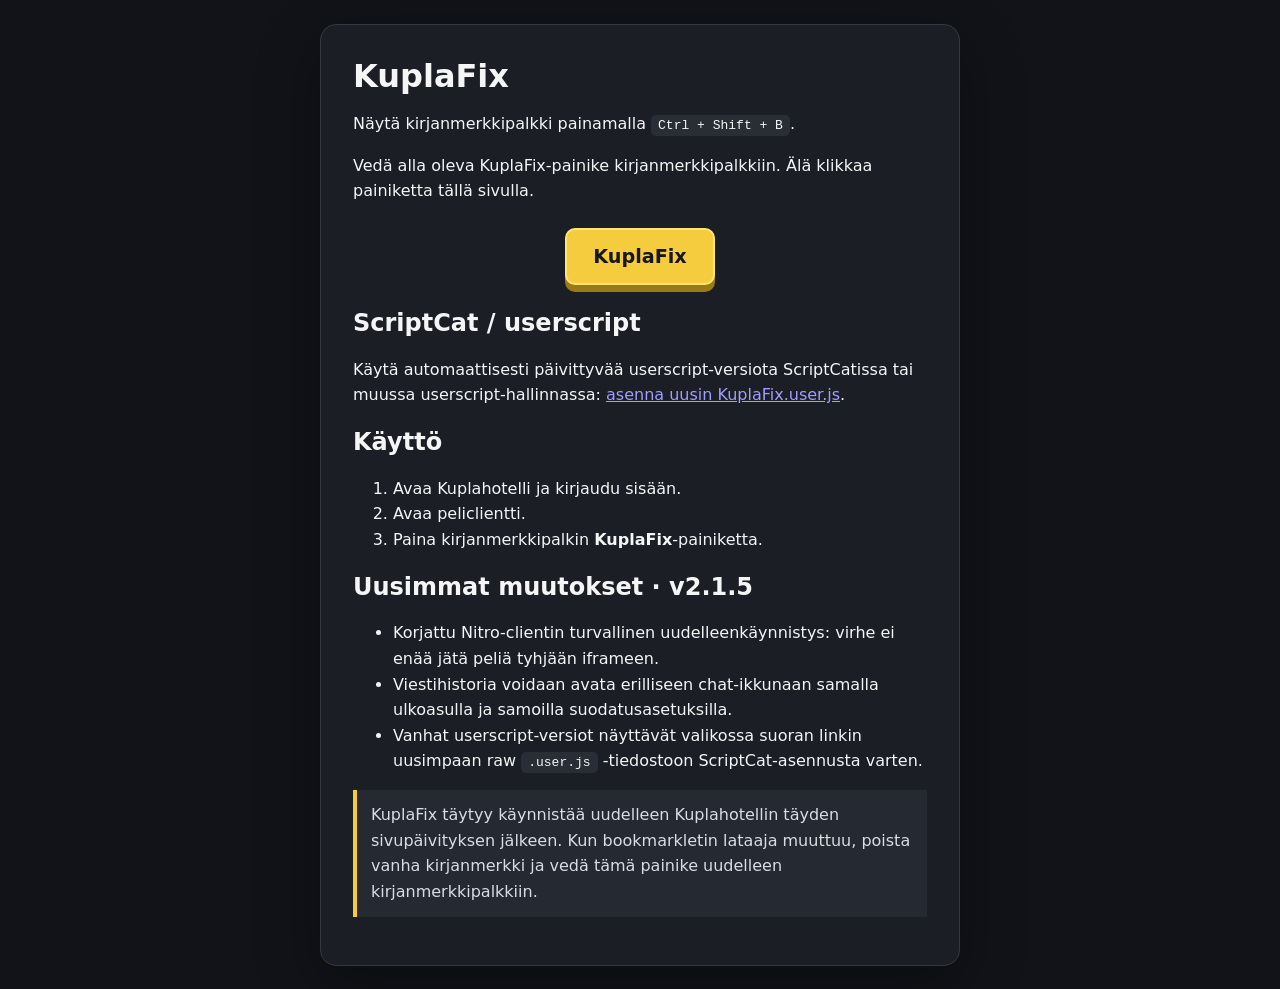
==== index.html @ 8640995b "Release KuplaFix 2.1.5" ====
<!doctype html>
<html lang="fi">
<head>
  <meta charset="utf-8">
  <meta
    name="viewport"
    content="width=device-width, initial-scale=1"
  >

  <title>KuplaFix</title>

  <style>
    :root {
      color-scheme: dark;
      font-family:
        Inter,
        system-ui,
        -apple-system,
        BlinkMacSystemFont,
        "Segoe UI",
        sans-serif;
    }

    * {
      box-sizing: border-box;
    }

    body {
      margin: 0;
      min-height: 100vh;
      display: grid;
      place-items: center;
      padding: 24px;
      background: #111318;
      color: #f5f5f5;
    }

    main {
      width: min(640px, 100%);
      padding: 32px;
      border: 1px solid #343842;
      border-radius: 16px;
      background: #1b1e25;
      box-shadow: 0 20px 60px rgb(0 0 0 / 35%);
    }

    h1 {
      margin-top: 0;
      margin-bottom: 8px;
      font-size: 2rem;
    }

    p,
    li {
      line-height: 1.6;
    }

    code {
      padding: 3px 7px;
      border-radius: 5px;
      background: #292d36;
    }

    .bookmarklet {
      display: block;
      width: fit-content;
      margin: 24px auto;
      padding: 15px 26px;
      border: 2px solid #ffe476;
      border-radius: 10px;
      background: #f5cc3d;
      color: #171717;
      font-size: 1.2rem;
      font-weight: 800;
      text-decoration: none;
      cursor: grab;
      user-select: none;
      box-shadow: 0 7px 0 #997b16;
      transition:
        transform 120ms ease,
        box-shadow 120ms ease;
    }

    .bookmarklet:hover {
      transform: translateY(-2px);
      box-shadow: 0 9px 0 #997b16;
    }

    .bookmarklet:active {
      cursor: grabbing;
      transform: translateY(4px);
      box-shadow: 0 3px 0 #997b16;
    }

    .notice {
      padding: 12px 14px;
      border-left: 4px solid #f5cc3d;
      background: #252932;
      color: #d9dce3;
    }
  </style>
</head>

<body>
  <main>
    <h1>KuplaFix</h1>

    <p>
      Näytä kirjanmerkkipalkki painamalla
      <code>Ctrl + Shift + B</code>.
    </p>

    <p>
      Vedä alla oleva KuplaFix-painike kirjanmerkkipalkkiin.
      Älä klikkaa painiketta tällä sivulla.
    </p>

    <a
      id="kuplafix-bookmarklet"
      class="bookmarklet"
      href="javascript:(()=>{if(!/(^|\.)kuplahotelli\.com$/i.test(location.hostname)){alert('Avaa ensin Kuplahotelli ja peliclientti.');return;}if(window.__KUPLAFIX_LOADING__||window.__kuplafix_singleton__){alert('KuplaFix on jo käytössä tai latautumassa tällä sivulla.');return;}window.__KUPLAFIX_LOADING__=true;window.__KUPLAFIX_BOOKMARKLET_BOOT__=true;const s=document.createElement('script');const done=()=>{window.__KUPLAFIX_LOADING__=false;s.remove();};s.src='https://0-es.github.io/kuplafix/kuplafix.user.js?v=2.1.5';s.onload=done;s.onerror=()=>{window.__KUPLAFIX_LOADING__=false;window.__KUPLAFIX_BOOKMARKLET_BOOT__=undefined;s.remove();alert('KuplaFixin lataaminen epäonnistui. Tarkista verkkoyhteys ja yritä uudelleen.');};document.documentElement.appendChild(s);})();"
    >
      KuplaFix
    </a>

    <h2>ScriptCat / userscript</h2>

    <p>
      Käytä automaattisesti päivittyvää userscript-versiota ScriptCatissa tai
      muussa userscript-hallinnassa:
      <a href="https://raw.githubusercontent.com/0-es/kuplafix/main/kuplafix.user.js" target="_blank" rel="noopener">asenna uusin KuplaFix.user.js</a>.
    </p>

    <h2>Käyttö</h2>

    <ol>
      <li>Avaa Kuplahotelli ja kirjaudu sisään.</li>
      <li>Avaa peliclientti.</li>
      <li>Paina kirjanmerkkipalkin <strong>KuplaFix</strong>-painiketta.</li>
    </ol>

    <h2>Uusimmat muutokset · v2.1.5</h2>

    <ul>
      <li>Korjattu Nitro-clientin turvallinen uudelleenkäynnistys: virhe ei enää jätä peliä tyhjään iframeen.</li>
      <li>Viestihistoria voidaan avata erilliseen chat-ikkunaan samalla ulkoasulla ja samoilla suodatusasetuksilla.</li>
      <li>Vanhat userscript-versiot näyttävät valikossa suoran linkin uusimpaan raw <code>.user.js</code> -tiedostoon ScriptCat-asennusta varten.</li>
    </ul>

    <p class="notice">
      KuplaFix täytyy käynnistää uudelleen Kuplahotellin täyden sivupäivityksen
      jälkeen. Kun bookmarkletin lataaja muuttuu, poista vanha kirjanmerkki ja
      vedä tämä painike uudelleen kirjanmerkkipalkkiin.
    </p>
  </main>

  <script>
    const bookmarklet = document.querySelector("#kuplafix-bookmarklet");

    bookmarklet.addEventListener("click", (event) => {
      event.preventDefault();

      alert(
        "Vedä KuplaFix-painike kirjanmerkkipalkkiin. " +
        "Älä käynnistä sitä tältä sivulta."
      );
    });
  </script>
</body>
</html>
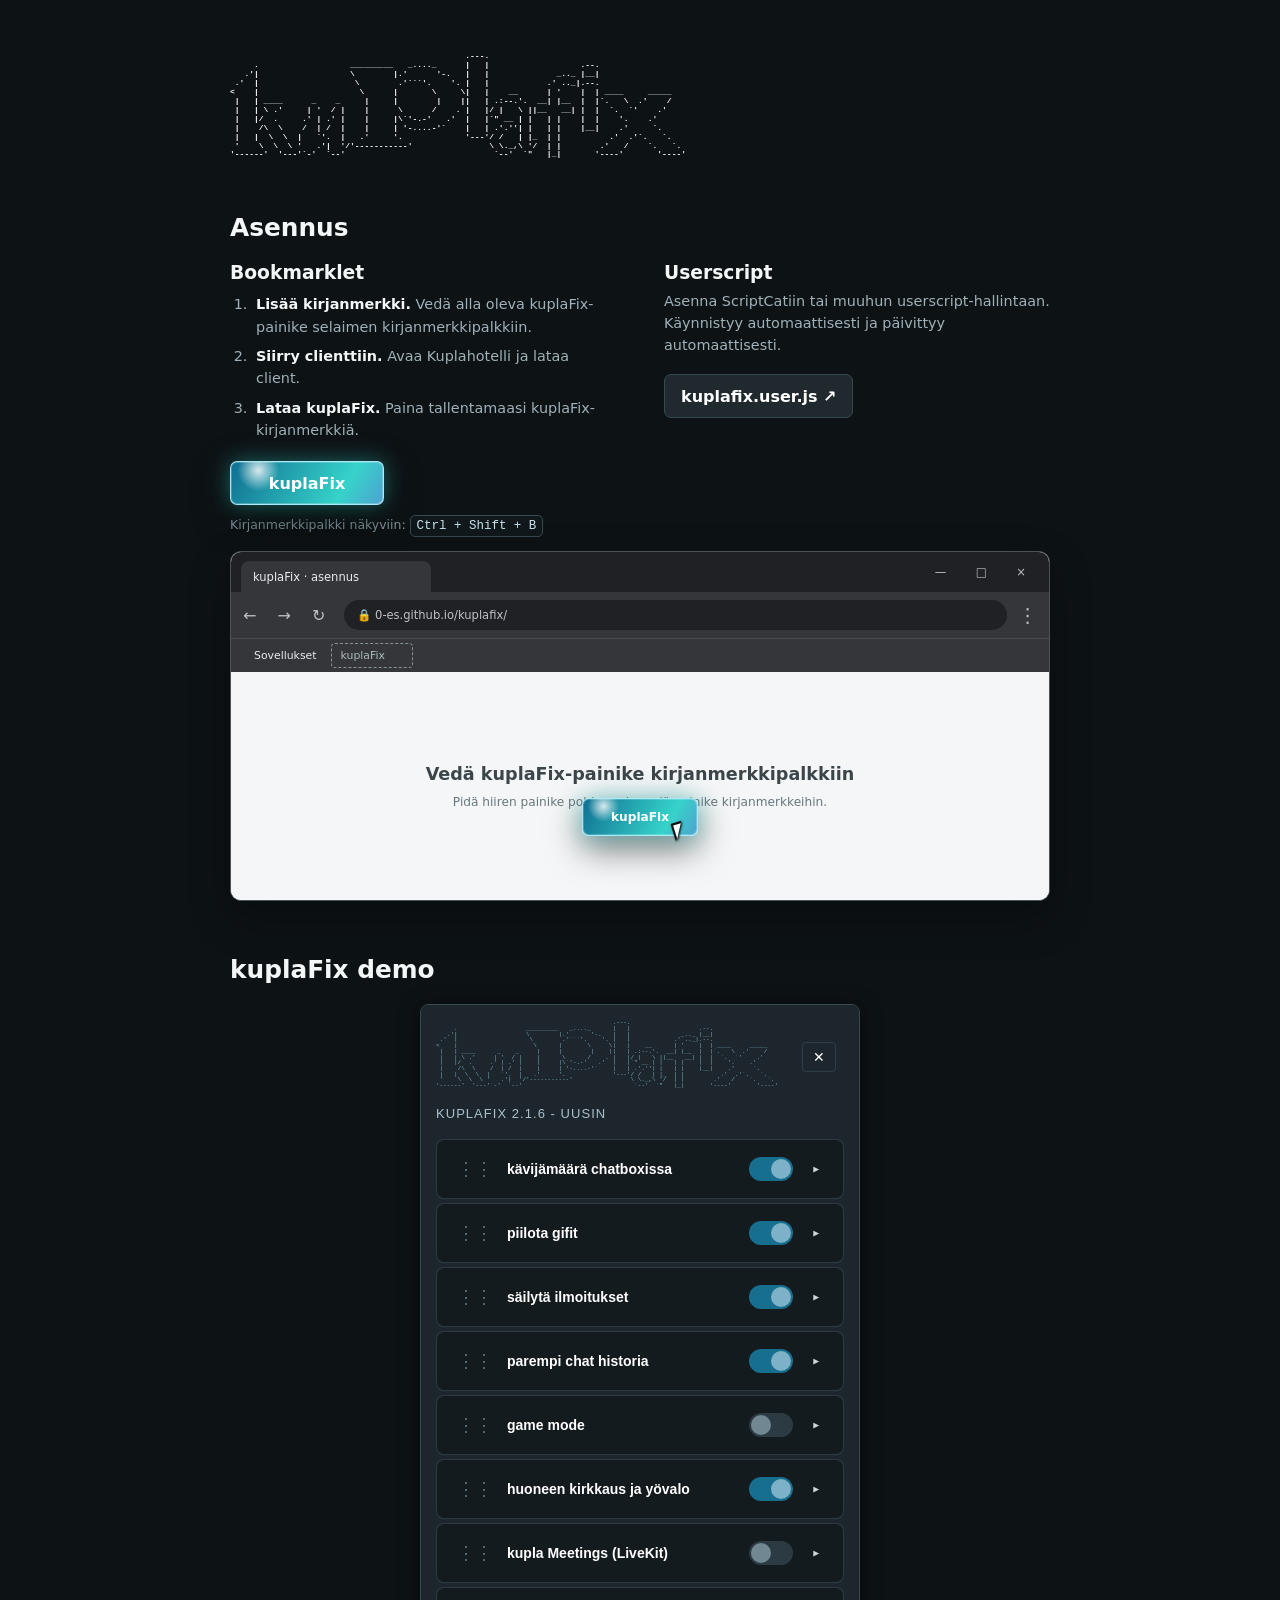
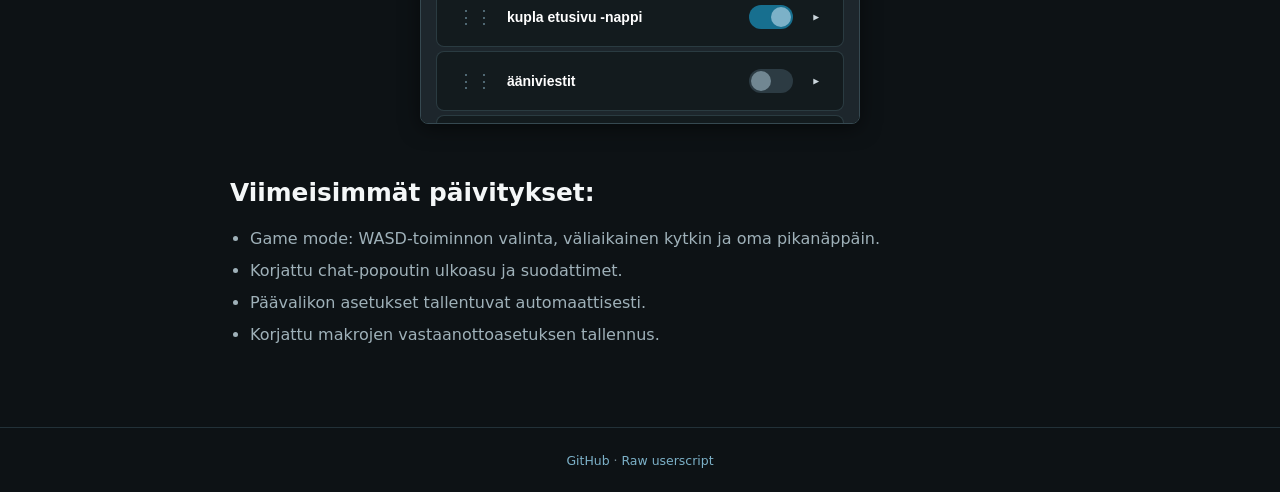
==== commit 52b6a19e: "Release kuplaFix 2.1.6 and redesign install page" ====
--- a/index.html
+++ b/index.html
@@ -1,169 +1,800 @@
+
+
 <!doctype html>
 <html lang="fi">
 <head>
   <meta charset="utf-8">
-  <meta
-    name="viewport"
-    content="width=device-width, initial-scale=1"
-  >
-
-  <title>KuplaFix</title>
-
+  <meta name="viewport" content="width=device-width, initial-scale=1">
+  <meta name="theme-color" content="#0d1215">
+  <title>kuplaFix · asennus</title>
+  <link rel="stylesheet" href="./kuplafix-menu.css">
   <style>
     :root {
       color-scheme: dark;
-      font-family:
-        Inter,
-        system-ui,
-        -apple-system,
-        BlinkMacSystemFont,
-        "Segoe UI",
-        sans-serif;
-    }
-
-    * {
-      box-sizing: border-box;
-    }
-
-    body {
-      margin: 0;
-      min-height: 100vh;
+      --bg: #0d1215;
+      --panel: #1f292e;
+      --panel-dark: #141b1f;
+      --border: #364951;
+      --text: #f4f7f8;
+      --muted: #9fb1b9;
+      --primary: #176f8f;
+      --accent: #7cb1c8;
+      font-family: Inter, system-ui, -apple-system, BlinkMacSystemFont, "Segoe UI", sans-serif;
+    }
+
+    * { box-sizing: border-box; }
+    body { margin: 0; min-width: 320px; background: var(--bg); color: var(--text); }
+    a { color: inherit; }
+    main { width: min(820px, calc(100% - 32px)); margin: 0 auto; padding: 52px 0 72px; }
+    .site-logo { margin: 0; overflow: visible; color: #fff; }
+    .site-logo span { display: block; margin: 0; color: #fff; font: 700 clamp(5px, .78vw, 8px)/1.12 "Courier New", Courier, monospace; letter-spacing: 0; white-space: pre; }
+    h2 { margin: 54px 0 20px; font-size: 1.55rem; }
+    h3 { margin: 0; }
+    code { padding: 3px 6px; border: 1px solid var(--border); border-radius: 5px; background: #11181b; color: #c4e5ef; }
+
+    .install-options { display: grid; grid-template-columns: 1fr 1fr; gap: 48px; }
+    .install-option { padding: 0; border: 0; background: transparent; }
+    .install-option p { min-height: 48px; margin: 8px 0 18px; color: var(--muted); font-size: .9rem; line-height: 1.5; }
+    .install-steps { margin: 10px 0 20px; padding-left: 22px; color: var(--muted); font-size: .9rem; line-height: 1.55; }
+    .install-steps li { margin: 7px 0; padding-left: 4px; }
+    .install-steps strong { color: var(--text); }
+    .button { min-height: 44px; display: inline-flex; align-items: center; justify-content: center; padding: 0 16px; border: 1px solid var(--border); border-radius: 7px; background: var(--panel); color: white; font-weight: 750; text-decoration: none; }
+    .button:hover { border-color: var(--accent); }
+    .button-primary { border-color: var(--primary); background: var(--primary); }
+    .bookmarklet {
+      position: relative;
+      isolation: isolate;
+      min-width: 154px;
+      overflow: hidden;
+      border-color: rgba(180, 240, 255, .9);
+      background:
+        radial-gradient(circle at 18% 20%, rgba(255,255,255,.82), transparent 16%),
+        linear-gradient(120deg, #0f6e91, #36d3ca 28%, #7257d9 55%, #ec4c9a 77%, #1687a8);
+      background-size: 100% 100%, 260% 260%;
+      box-shadow: 0 0 0 1px rgba(255,255,255,.22) inset, 0 0 22px rgba(52,210,205,.45), 0 12px 34px rgba(0,0,0,.55);
+      cursor: grab;
+      user-select: none;
+      transform: translateZ(0);
+      animation: bookmark-holo 4.5s ease-in-out infinite;
+    }
+    .bookmarklet::before,
+    .moving-bookmark::before {
+      content: "";
+      position: absolute;
+      z-index: -1;
+      left: 50%;
+      top: 50%;
+      width: 340%;
+      aspect-ratio: 1;
+      background: conic-gradient(from 90deg, transparent, rgba(255,255,255,.8), transparent 18%, rgba(97,255,224,.75), transparent 38%, rgba(255,91,203,.75), transparent 62%);
+      mix-blend-mode: color-dodge;
+      animation: holo-spin 5s linear infinite;
+    }
+    .bookmarklet::after,
+    .moving-bookmark::after {
+      content: "";
+      position: absolute;
+      inset: 0;
+      background: linear-gradient(105deg, transparent 20%, rgba(255,255,255,.8) 43%, transparent 58%);
+      transform: translateX(-140%);
+      animation: holo-sweep 2.8s ease-in-out infinite;
+    }
+    .bookmarklet:hover { border-color: white; transform: translateY(-3px) scale(1.06) rotate(-1deg); filter: saturate(1.25); }
+    .bookmarklet:active { cursor: grabbing; }
+    .install-note { margin: 12px 0 0; color: #82969f; font-size: .78rem; }
+
+    .browser {
+      position: relative;
+      height: 350px;
+      margin-top: 18px;
+      overflow: hidden;
+      border: 1px solid #4a5358;
+      border-radius: 11px;
+      background: #fff;
+      box-shadow: 0 16px 42px rgba(0, 0, 0, .3);
+    }
+    .tab-strip { height: 40px; display: flex; align-items: end; padding: 0 10px; background: #202124; }
+    .browser-tab { width: 190px; height: 31px; display: flex; align-items: center; gap: 8px; padding: 0 12px; border-radius: 8px 8px 0 0; background: #35363a; color: #e8eaed; font-size: .72rem; }
+    .window-controls { margin-left: auto; align-self: center; color: #bdc1c6; font-size: .72rem; letter-spacing: 13px; }
+    .toolbar { height: 46px; display: flex; align-items: center; gap: 11px; padding: 0 12px; background: #35363a; color: #bdc1c6; }
+    .nav-icons { font-size: 1rem; letter-spacing: 8px; white-space: nowrap; }
+    .address { flex: 1; height: 30px; display: flex; align-items: center; padding: 0 13px; border-radius: 16px; background: #202124; color: #bdc1c6; font-size: .72rem; }
+    .menu-dots { font-size: 1.2rem; }
+    .bookmarks { height: 34px; display: flex; align-items: center; gap: 5px; padding: 0 14px; border-top: 1px solid #4b4c50; background: #35363a; color: #e8eaed; }
+    .browser-bookmark { height: 25px; display: inline-flex; align-items: center; padding: 0 9px; border-radius: 4px; font-size: .68rem; }
+    .browser-bookmark.target { min-width: 82px; border: 1px dashed #84929a; color: #aeb9be; }
+    .fake-page { height: 230px; display: grid; place-items: center; background: #f4f6f7; color: #3c4549; text-align: center; }
+    .fake-page strong { display: block; margin-bottom: 7px; font-size: 1.1rem; }
+    .fake-page span { font-size: .76rem; color: #68777e; }
+    .moving-bookmark {
+      position: absolute;
+      z-index: 4;
+      isolation: isolate;
+      left: 50%;
+      top: 246px;
+      width: 116px;
+      height: 38px;
       display: grid;
       place-items: center;
-      padding: 24px;
-      background: #111318;
-      color: #f5f5f5;
-    }
-
-    main {
-      width: min(640px, 100%);
-      padding: 32px;
-      border: 1px solid #343842;
-      border-radius: 16px;
-      background: #1b1e25;
-      box-shadow: 0 20px 60px rgb(0 0 0 / 35%);
-    }
-
-    h1 {
-      margin-top: 0;
-      margin-bottom: 8px;
-      font-size: 2rem;
-    }
-
-    p,
-    li {
-      line-height: 1.6;
-    }
-
-    code {
-      padding: 3px 7px;
-      border-radius: 5px;
-      background: #292d36;
-    }
-
-    .bookmarklet {
-      display: block;
-      width: fit-content;
-      margin: 24px auto;
-      padding: 15px 26px;
-      border: 2px solid #ffe476;
-      border-radius: 10px;
-      background: #f5cc3d;
-      color: #171717;
-      font-size: 1.2rem;
-      font-weight: 800;
-      text-decoration: none;
-      cursor: grab;
-      user-select: none;
-      box-shadow: 0 7px 0 #997b16;
-      transition:
-        transform 120ms ease,
-        box-shadow 120ms ease;
-    }
-
-    .bookmarklet:hover {
-      transform: translateY(-2px);
-      box-shadow: 0 9px 0 #997b16;
-    }
-
-    .bookmarklet:active {
-      cursor: grabbing;
-      transform: translateY(4px);
-      box-shadow: 0 3px 0 #997b16;
-    }
-
-    .notice {
-      padding: 12px 14px;
-      border-left: 4px solid #f5cc3d;
-      background: #252932;
-      color: #d9dce3;
+      overflow: hidden;
+      border: 1px solid rgba(180, 240, 255, .9);
+      border-radius: 7px;
+      background:
+        radial-gradient(circle at 18% 20%, rgba(255,255,255,.82), transparent 16%),
+        linear-gradient(120deg, #0f6e91, #36d3ca 28%, #7257d9 55%, #ec4c9a 77%, #1687a8);
+      background-size: 100% 100%, 260% 260%;
+      box-shadow: 0 0 0 1px rgba(255,255,255,.22) inset, 0 0 22px rgba(52,210,205,.45), 0 12px 34px rgba(0,0,0,.55);
+      color: #fff;
+      font-size: .76rem;
+      font-weight: 850;
+      transform: translateX(-50%);
+      animation: bookmark-drag 4.2s cubic-bezier(.64, 0, .36, 1) infinite, bookmark-holo 4.5s ease-in-out infinite;
+    }
+    .mouse-pointer { position: absolute; z-index: 5; left: calc(50% + 33px); top: 270px; width: 17px; height: 23px; filter: drop-shadow(1px 1px 1px #000); animation: pointer-drag 4.2s cubic-bezier(.64, 0, .36, 1) infinite; }
+    .mouse-pointer::before { content: ""; position: absolute; border-top: 18px solid #111; border-right: 11px solid transparent; transform: rotate(-17deg); }
+    .mouse-pointer::after { content: ""; position: absolute; left: 2px; top: 2px; border-top: 14px solid white; border-right: 8px solid transparent; transform: rotate(-17deg); }
+
+    @keyframes bookmark-drag {
+      0%, 14% { left: 50%; top: 246px; transform: translateX(-50%) scale(1); opacity: 1; }
+      21% { transform: translateX(-50%) scale(.96); }
+      58%, 80% { left: 28%; top: 91px; transform: translateX(-50%) scale(.72); opacity: 1; }
+      86% { left: 28%; top: 91px; transform: translateX(-50%) scale(.72); opacity: 0; }
+      87%, 100% { left: 50%; top: 246px; transform: translateX(-50%) scale(1); opacity: 0; }
+    }
+    @keyframes pointer-drag {
+      0%, 10% { left: calc(50% + 33px); top: 270px; opacity: 0; }
+      17% { opacity: 1; }
+      58%, 80% { left: calc(28% + 29px); top: 108px; opacity: 1; }
+      86%, 100% { left: calc(28% + 29px); top: 108px; opacity: 0; }
+    }
+    @keyframes bookmark-holo { 0%,100% { background-position:0 0,0% 50%; } 50% { background-position:0 0,100% 50%; box-shadow:0 0 0 1px rgba(255,255,255,.3) inset,0 0 34px rgba(111,226,255,.68),0 15px 38px rgba(0,0,0,.62); } }
+    @keyframes holo-spin {
+      from { transform:translate(-50%,-50%) rotate(0deg); }
+      to { transform:translate(-50%,-50%) rotate(360deg); }
+    }
+    @keyframes holo-sweep { 0%,25% { transform:translateX(-140%); } 60%,100% { transform:translateX(140%); } }
+
+    .feature-rail { position:fixed; z-index:0; left:max(18px,calc(45vw - 640px)); top:0; bottom:0; width:210px; overflow:hidden; opacity:.14; pointer-events:none; mask-image:linear-gradient(transparent 0,#000 12%,#000 88%,transparent 100%); }
+    .feature-rail-track { display:flex; flex-direction:column; animation:feature-scroll 46s linear infinite; will-change:transform; }
+    .feature-rail-list { display:flex; flex:none; flex-direction:column; gap:18px; margin:0; padding:30px 0; list-style:none; color:#b9dce8; font-size:.82rem; font-weight:750; letter-spacing:.025em; line-height:1.3; text-transform:lowercase; }
+    @keyframes feature-scroll { to { transform:translateY(-50%); } }
+
+    .menu-preview { position:relative; display:flex; justify-content:center; align-items:flex-start; overflow:visible; }
+    .menu-preview .kuplafix-menu { position:relative !important; inset:auto !important; top:auto !important; left:auto !important; transform:none !important; margin:0 !important; max-height:720px !important; width:min(440px,100%) !important; }
+    .menu-preview .kuplafix-menu-header, .menu-preview .kuplafix-drag-handle { cursor:default !important; }
+    .changes { margin: 0; padding-left: 20px; color: var(--muted); }
+    .changes li { margin: 8px 0; line-height: 1.5; }
+    footer { padding: 25px 0; border-top: 1px solid #223138; color: #778b94; font-size: .78rem; text-align: center; }
+    footer a { color: var(--accent); text-decoration: none; }
+
+    @media (prefers-reduced-motion: reduce) {
+      .bookmarklet, .bookmarklet::before, .bookmarklet::after, .moving-bookmark::before, .moving-bookmark::after, .feature-rail-track { animation:none; }
+      .moving-bookmark { animation: none; left: 28%; top: 91px; transform: translateX(-50%) scale(.72); }
+      .mouse-pointer { display: none; }
+    }
+    @media (max-width: 1280px) { .feature-rail { display:none; } }
+    @media (max-width: 660px) {
+      main { padding-top: 36px; }
+      .install-options { grid-template-columns: 1fr; }
+      .browser { height: 310px; }
+      .fake-page { height: 190px; }
+      .moving-bookmark { top: 220px; }
+      .window-controls { display: none; }
+      @keyframes bookmark-drag {
+        0%, 14% { left: 50%; top: 220px; transform: translateX(-50%) scale(1); opacity: 1; }
+        21% { transform: translateX(-50%) scale(.96); }
+        58%, 80% { left: 35%; top: 91px; transform: translateX(-50%) scale(.72); opacity: 1; }
+        86% { left: 35%; top: 91px; transform: translateX(-50%) scale(.72); opacity: 0; }
+        87%, 100% { left: 50%; top: 220px; transform: translateX(-50%) scale(1); opacity: 0; }
+      }
     }
   </style>
 </head>
-
 <body>
+  <aside class="feature-rail" aria-hidden="true">
+    <div class="feature-rail-track">
+      <ul class="feature-rail-list">
+        <li>viestihistoria joka ei katoa</li><li>palaa vanhoihin viesteihin</li><li>chat-historia suodattimet</li><li>kävijämäärä aina näkyvissä</li><li>ilmoitukset omilla ehdoillasi</li><li>tärkeät ilmoitukset pysyvät näkyvissä</li><li>clientin kirkkauden säädin</li><li>yövalo overlay huoneisiin</li><li>hahmon ohjaus WASD-näppäimillä</li><li>ääniviestit</li><li>puhekanavat clientin sisällä</li><li>näytönjako ilman erillistä sovellusta</li><li>selaa etusivua poistumatta clientistä</li><li>vie chat ponnahdusikkunaan</li><li>tilastot suoraan clientissä</li><li>automaattinen lotto</li><li>vähemmän lagia clientissä</li><li>clientin lukitut asetukset muokattaviksi</li><li>luo ja jaa makroja</li><li>toistuvat toiminnot automaattisiksi</li><li>rajattomasti omia automaatioita</li><li>kaikki ominaisuudet säädettävissä</li><li>omat asetukset</li><li>enemmän Kuplaa suoraan clientissä</li>
+      </ul>
+    </div>
+  </aside>
   <main>
-    <h1>KuplaFix</h1>
-
-    <p>
-      Näytä kirjanmerkkipalkki painamalla
-      <code>Ctrl + Shift + B</code>.
-    </p>
-
-    <p>
-      Vedä alla oleva KuplaFix-painike kirjanmerkkipalkkiin.
-      Älä klikkaa painiketta tällä sivulla.
-    </p>
-
-    <a
-      id="kuplafix-bookmarklet"
-      class="bookmarklet"
-      href="javascript:(()=>{if(!/(^|\.)kuplahotelli\.com$/i.test(location.hostname)){alert('Avaa ensin Kuplahotelli ja peliclientti.');return;}if(window.__KUPLAFIX_LOADING__||window.__kuplafix_singleton__){alert('KuplaFix on jo käytössä tai latautumassa tällä sivulla.');return;}window.__KUPLAFIX_LOADING__=true;window.__KUPLAFIX_BOOKMARKLET_BOOT__=true;const s=document.createElement('script');const done=()=>{window.__KUPLAFIX_LOADING__=false;s.remove();};s.src='https://0-es.github.io/kuplafix/kuplafix.user.js?v=2.1.5';s.onload=done;s.onerror=()=>{window.__KUPLAFIX_LOADING__=false;window.__KUPLAFIX_BOOKMARKLET_BOOT__=undefined;s.remove();alert('KuplaFixin lataaminen epäonnistui. Tarkista verkkoyhteys ja yritä uudelleen.');};document.documentElement.appendChild(s);})();"
-    >
-      KuplaFix
-    </a>
-
-    <h2>ScriptCat / userscript</h2>
-
-    <p>
-      Käytä automaattisesti päivittyvää userscript-versiota ScriptCatissa tai
-      muussa userscript-hallinnassa:
-      <a href="https://raw.githubusercontent.com/0-es/kuplafix/main/kuplafix.user.js" target="_blank" rel="noopener">asenna uusin KuplaFix.user.js</a>.
-    </p>
-
-    <h2>Käyttö</h2>
-
-    <ol>
-      <li>Avaa Kuplahotelli ja kirjaudu sisään.</li>
-      <li>Avaa peliclientti.</li>
-      <li>Paina kirjanmerkkipalkin <strong>KuplaFix</strong>-painiketta.</li>
-    </ol>
-
-    <h2>Uusimmat muutokset · v2.1.5</h2>
-
-    <ul>
-      <li>Korjattu Nitro-clientin turvallinen uudelleenkäynnistys: virhe ei enää jätä peliä tyhjään iframeen.</li>
-      <li>Viestihistoria voidaan avata erilliseen chat-ikkunaan samalla ulkoasulla ja samoilla suodatusasetuksilla.</li>
-      <li>Vanhat userscript-versiot näyttävät valikossa suoran linkin uusimpaan raw <code>.user.js</code> -tiedostoon ScriptCat-asennusta varten.</li>
-    </ul>
-
-    <p class="notice">
-      KuplaFix täytyy käynnistää uudelleen Kuplahotellin täyden sivupäivityksen
-      jälkeen. Kun bookmarkletin lataaja muuttuu, poista vanha kirjanmerkki ja
-      vedä tämä painike uudelleen kirjanmerkkipalkkiin.
-    </p>
+    <h1 class="site-logo" aria-label="kuplaFix"><span aria-hidden="true">                                                 .---.
+     .                   _________   _...._      |   |                   .--.
+   .'|                   \        |.'      '-.   |   |              _.._ |__|
+ .'  |                    \        .'```'.    '. |   |            .' .._|.--.
+&lt;    |                     \      |       \     \|   |    __      | '    |  | ____     _____
+ |   | ____      _    _     |     |        |    ||   | .:--.'.  __| |__  |  |`.   \  .'    /
+ |   | \ .'     | '  / |    |      \      /    . |   |/ |   \ ||__   __| |  |  `.  `'    .'
+ |   |/  .     .' | .' |    |     |\`'-.-'   .'  |   |`" __ | |   | |    |  |    '.    .'
+ |    /\  \    /  | /  |    |     | '-....-'`    |   | .'.''| |   | |    |__|    .'     `.
+ |   |  \  \  |   `'.  |   .'     '.             '---'/ /   | |_  | |          .'  .'`.   `.
+ '    \  \  \ '   .'|  '/'-----------'                \ \._,\ '/  | |        .'   /    `.   `.
+'------'  '---'`-'  `--'                               `--'  `"   |_|       '----'       '----'</span></h1>
+    <section id="asennus">
+      <h2>Asennus</h2>
+      <div class="install-options">
+        <article class="install-option">
+          <h3>Bookmarklet</h3>
+          <ol class="install-steps">
+            <li><strong>Lisää kirjanmerkki.</strong> Vedä alla oleva kuplaFix-painike selaimen kirjanmerkkipalkkiin.</li>
+            <li><strong>Siirry clienttiin.</strong> Avaa Kuplahotelli ja lataa client.</li>
+            <li><strong>Lataa kuplaFix.</strong> Paina tallentamaasi kuplaFix-kirjanmerkkiä.</li>
+          </ol>
+          <a id="kuplafix-bookmarklet" class="button button-primary bookmarklet" href="javascript:(()=>{if(!/(^|\.)kuplahotelli\.com$/i.test(location.hostname)){alert('Avaa ensin Kuplahotelli ja peliclientti.');return;}if(window.__KUPLAFIX_LOADING__||window.__kuplafix_singleton__){alert('kuplaFix on jo käytössä tai latautumassa tällä sivulla.');return;}window.__KUPLAFIX_LOADING__=true;window.__KUPLAFIX_BOOKMARKLET_BOOT__=true;const s=document.createElement('script');const done=()=>{window.__KUPLAFIX_LOADING__=false;s.remove();};s.src='https://0-es.github.io/kuplafix/kuplafix.user.js';s.onload=done;s.onerror=()=>{window.__KUPLAFIX_LOADING__=false;window.__KUPLAFIX_BOOKMARKLET_BOOT__=undefined;s.remove();alert('kuplaFixin lataaminen epäonnistui. Tarkista verkkoyhteys ja yritä uudelleen.');};document.documentElement.appendChild(s);})();">kuplaFix</a>
+          <div class="install-note">Kirjanmerkkipalkki näkyviin: <code>Ctrl + Shift + B</code></div>
+        </article>
+        <article class="install-option">
+          <h3>Userscript</h3>
+          <p>Asenna ScriptCatiin tai muuhun userscript-hallintaan. Käynnistyy automaattisesti ja päivittyy automaattisesti.</p>
+          <a class="button" href="https://raw.githubusercontent.com/0-es/kuplafix/main/kuplafix.user.js">kuplafix.user.js ↗</a>
+        </article>
+      </div>
+
+      <div class="browser" aria-label="Animaatio bookmarkletin vetämisestä selaimen kirjanmerkkipalkkiin">
+        <div class="tab-strip"><div class="browser-tab">kuplaFix · asennus</div><div class="window-controls">— □ ×</div></div>
+        <div class="toolbar"><div class="nav-icons">← → ↻</div><div class="address">🔒 0-es.github.io/kuplafix/</div><div class="menu-dots">⋮</div></div>
+        <div class="bookmarks"><div class="browser-bookmark">Sovellukset</div><div class="browser-bookmark target">kuplaFix</div></div>
+        <div class="fake-page"><div><strong>Vedä kuplaFix-painike kirjanmerkkipalkkiin</strong><span>Pidä hiiren painike pohjassa ja vedä painike kirjanmerkkeihin.</span></div></div>
+        <div class="moving-bookmark">kuplaFix</div><div class="mouse-pointer" aria-hidden="true"></div>
+      </div>
+    </section>
+
+    <section id="ominaisuudet">
+      <h2>kuplaFix demo</h2>
+      <div class="menu-preview">
+
+<div class="kuplafix-menu" id="kuplafix-menu" style="transform: translate(0px, 0px); inset: 61px auto auto 151px;">
+        <div class="kuplafix-menu-header" data-kuplafix-drag-handle="" style="cursor: move;">
+          <pre class="kuplafix-menu-ascii">
+                                                 .---.
+     .                   _________   _...._      |   |                   .--.
+   .'|                   \        |.'      '-.   |   |              _.._ |__|
+ .'  |                    \        .'```'.    '. |   |            .' .._|.--.
+&lt;    |                     \      |       \     \|   |    __      | '    |  | ____     _____
+ |   | ____      _    _     |     |        |    ||   | .:--.'.  __| |__  |  |`.   \  .'    /
+ |   | \ .'     | '  / |    |      \      /    . |   |/ |   \ ||__   __| |  |  `.  `'    .'
+ |   |/  .     .' | .' |    |     |\`'-.-'   .'  |   |`" __ | |   | |    |  |    '.    .'
+ |    /\  \    /  | /  |    |     | '-....-'`    |   | .'.''| |   | |    |__|    .'     `.
+ |   |  \  \  |   `'.  |   .'     '.             '---'/ /   | |_  | |          .'  .'`.   `.
+ '    \  \  \ '   .'|  '/'-----------'                \ \._,\ '/  | |        .'   /    `.   `.
+'------'  '---'`-'  `--'                               `--'  `"   |_|       '----'       '----'
+  </pre>
+          <button class="kuplafix-close-btn" id="kuplafix-close-btn" aria-label="Sulje asetukset">✕</button>
+        </div>
+        <div class="kuplafix-menu-subtitle">kuplaFix 2.1.6 - uusin</div>
+
+        <div class="kuplafix-features-list">
+
+        <div class="kuplafix-feature-card collapsed" data-feature="online-count">
+          <div class="kuplafix-feature-header">
+            <div class="kuplafix-drag-handle" title="Raahaa muuttaaksesi järjestystä">⋮⋮</div>
+            <div class="kuplafix-feature-title-row">
+              <div class="kuplafix-feature-title">kävijämäärä chatboxissa</div>
+            </div>
+            <div class="kuplafix-header-controls">
+
+
+              <label class="kuplafix-toggle" title="Ota ominaisuus käyttöön tai pois">
+                <input type="checkbox" id="kf-online-count" checked="">
+                <span class="kuplafix-toggle-slider"></span>
+              </label>
+
+              <button class="kuplafix-minimize-btn" title="Laajenna">▼</button>
+            </div>
+          </div>
+          <div class="kuplafix-feature-content">
+            <div class="kuplafix-feature-description">Näytä monta hahmoa on paikalla chatboxissa ja päivitä lukema automaattisesti.</div>
+            <div class="kuplafix-feature-actions-row"><button class="kuplafix-btn-secondary" id="kuplafix-options-online-count" title="Muuta päivitysväliä">Asetukset</button></div>
+            <div class="kuplafix-feature-body">
+
+            <div class="kuplafix-feature-options-panel" id="kuplafix-panel-online-count">
+              <form class="kuplafix-options-form" id="kuplafix-form-online-count">
+                <label for="kuplafix-interval-input" class="kuplafix-options-label">Päivitysväli (sekunteina)</label>
+                <div class="kuplafix-options-row">
+                  <input type="number" min="5" id="kuplafix-interval-input" class="kuplafix-options-input" value="60">
+                </div>
+              </form>
+            </div>
+            <div class="kuplafix-feature-status-row">
+              <div class="kuplafix-feature-status" data-role="interval-label">Päivitysväli: 60 s</div>
+            </div>
+
+            </div>
+          </div>
+        </div>
+
+        <div class="kuplafix-feature-card collapsed" data-feature="gif-blocker">
+          <div class="kuplafix-feature-header">
+            <div class="kuplafix-drag-handle" title="Raahaa muuttaaksesi järjestystä">⋮⋮</div>
+            <div class="kuplafix-feature-title-row">
+              <div class="kuplafix-feature-title">piilota gifit</div>
+            </div>
+            <div class="kuplafix-header-controls">
+
+
+              <label class="kuplafix-toggle" title="Ota ominaisuus käyttöön tai pois">
+                <input type="checkbox" id="kf-gif-blocker" checked="">
+                <span class="kuplafix-toggle-slider"></span>
+              </label>
+
+              <button class="kuplafix-minimize-btn" title="Laajenna">▼</button>
+            </div>
+          </div>
+          <div class="kuplafix-feature-content">
+            <div class="kuplafix-feature-description">salli valituilta käyttäjiltä, näytä spoiler tai estä viestit kokonaan.</div>
+            <div class="kuplafix-feature-actions-row"><button class="kuplafix-btn-secondary" id="kuplafix-options-gif-blocker" title="Hallitse estoja">Hallitse</button></div>
+            <div class="kuplafix-feature-body">
+
+            <div class="kuplafix-feature-options-panel" id="kuplafix-panel-gif-blocker">
+              <form class="kuplafix-options-form" id="kuplafix-form-gif-blocker">
+                <div style="margin-bottom: 8px;">
+                  <label class="kuplafix-options-label">Estotapa:</label>
+                  <select id="kuplafix-gif-mode" class="kuplafix-select">
+                    <option value="spoiler">Spoiler (näytä klikkaamalla)</option>
+                    <option value="block">Poista koko viesti</option>
+                  </select>
+                </div>
+                <!-- ...existing code... -->
+              </form>
+            </div>
+            <!-- ...existing code... -->
+
+            </div>
+          </div>
+        </div>
+
+        <div class="kuplafix-feature-card collapsed" data-feature="bubble-alerts">
+          <div class="kuplafix-feature-header">
+            <div class="kuplafix-drag-handle" title="Raahaa muuttaaksesi järjestystä">⋮⋮</div>
+            <div class="kuplafix-feature-title-row">
+              <div class="kuplafix-feature-title">säilytä ilmoitukset</div>
+            </div>
+            <div class="kuplafix-header-controls">
+
+
+              <label class="kuplafix-toggle" title="Ota ominaisuus käyttöön tai pois">
+                <input type="checkbox" id="kf-bubble-alerts" checked="">
+                <span class="kuplafix-toggle-slider"></span>
+              </label>
+
+              <button class="kuplafix-minimize-btn" title="Laajenna">▼</button>
+            </div>
+          </div>
+          <div class="kuplafix-feature-content">
+            <div class="kuplafix-feature-description">valitse mitkä ilmoitukset pysyvät näkyvillä ja mitkä katoavat normaalisti (8s).</div>
+            <div class="kuplafix-feature-actions-row"><button class="kuplafix-btn-secondary" id="kuplafix-options-bubble-alerts" title="Muuta ilmoitusasetuksia">Asetukset</button></div>
+            <div class="kuplafix-feature-body">
+
+            <div class="kuplafix-feature-options-panel" id="kuplafix-panel-bubble-alerts">
+              <form class="kuplafix-options-form" id="kuplafix-form-bubble-alerts">
+                <label class="kuplafix-options-label">
+                  <input type="checkbox" id="kuplafix-alert-timestamp" checked="">
+                  Näytä ilmoituksissa aikaleima
+                </label>
+
+                <label class="kuplafix-options-label" style="margin-top: 12px;">Valitse säilytettävät ilmoitustyypit:</label>
+                <div id="kuplafix-alert-types" style="display: flex; flex-direction: column; gap: 6px; margin-top: 6px;">
+
+                    <label style="display: flex; align-items: center; gap: 8px; font-size: 12px; cursor: pointer;">
+                      <input type="checkbox" class="kuplafix-alert-type-checkbox" data-type="friendonline" checked="">
+                      <span>Kaveri online</span>
+                    </label>
+
+                    <label style="display: flex; align-items: center; gap: 8px; font-size: 12px; cursor: pointer;">
+                      <input type="checkbox" class="kuplafix-alert-type-checkbox" data-type="friendoffline">
+                      <span>Kaveri offline</span>
+                    </label>
+
+                    <label style="display: flex; align-items: center; gap: 8px; font-size: 12px; cursor: pointer;">
+                      <input type="checkbox" class="kuplafix-alert-type-checkbox" data-type="respect">
+                      <span>Respektit</span>
+                    </label>
+
+                    <label style="display: flex; align-items: center; gap: 8px; font-size: 12px; cursor: pointer;">
+                      <input type="checkbox" class="kuplafix-alert-type-checkbox" data-type="achievement">
+                      <span>Saavutukset</span>
+                    </label>
+
+                    <label style="display: flex; align-items: center; gap: 8px; font-size: 12px; cursor: pointer;">
+                      <input type="checkbox" class="kuplafix-alert-type-checkbox" data-type="gift" checked="">
+                      <span>Lahjat</span>
+                    </label>
+
+                    <label style="display: flex; align-items: center; gap: 8px; font-size: 12px; cursor: pointer;">
+                      <input type="checkbox" class="kuplafix-alert-type-checkbox" data-type="currencies">
+                      <span>Valuutat</span>
+                    </label>
+
+                </div>
+              </form>
+            </div>
+            <div class="kuplafix-feature-status-row">
+              <div class="kuplafix-feature-status" data-role="alert-status" style="white-space: pre-line;">
+                Näytä aikaleima: ✓
+Pysyvät: Online, Merkit, Lahjat
+              </div>
+            </div>
+
+            </div>
+          </div>
+        </div>
+
+        <div class="kuplafix-feature-card collapsed" data-feature="chat-history">
+          <div class="kuplafix-feature-header">
+            <div class="kuplafix-drag-handle" title="Raahaa muuttaaksesi järjestystä">⋮⋮</div>
+            <div class="kuplafix-feature-title-row">
+              <div class="kuplafix-feature-title">parempi chat historia</div>
+            </div>
+            <div class="kuplafix-header-controls">
+
+
+              <label class="kuplafix-toggle" title="Ota ominaisuus käyttöön tai pois">
+                <input type="checkbox" id="kf-chat-history" checked="">
+                <span class="kuplafix-toggle-slider"></span>
+              </label>
+
+              <button class="kuplafix-minimize-btn" title="Laajenna">▼</button>
+            </div>
+          </div>
+          <div class="kuplafix-feature-content">
+            <div class="kuplafix-feature-description">tallenna chattiviestit välimuistiin ja paranna chat-ikkunan käytettävyyttä.</div>
+            <div class="kuplafix-feature-actions-row"><button class="kuplafix-btn-secondary" id="kuplafix-options-chat-history" title="Muuta välimuistin asetuksia">Asetukset</button></div>
+            <div class="kuplafix-feature-body">
+
+            <div class="kuplafix-feature-options-panel" id="kuplafix-panel-chat-history">
+              <form class="kuplafix-options-form" id="kuplafix-form-chat-history">
+                <label for="kuplafix-chat-size-input" class="kuplafix-options-label">Välimuistin koko (viestejä)</label>
+                <div class="kuplafix-options-row">
+                  <input type="number" min="100" max="5000" id="kuplafix-chat-size-input" class="kuplafix-options-input" value="1000">
+                </div>
+
+                <label for="kuplafix-chat-expiry-input" class="kuplafix-options-label" style="margin-top: 8px;">Vanhenemisaika (päivää)</label>
+                <div class="kuplafix-options-row">
+                  <input type="number" min="1" max="30" id="kuplafix-chat-expiry-input" class="kuplafix-options-input" value="7">
+                </div>
+
+                <div class="kuplafix-options-buttons" style="margin-top: 12px;">
+                  <button type="button" class="kuplafix-btn" id="kuplafix-clear-chat-btn" style="background: #c0392b;">Tyhjennä välimuisti</button>
+                </div>
+              </form>
+            </div>
+            <div class="kuplafix-feature-status-row">
+              <div class="kuplafix-feature-status" data-role="chat-status">
+                Viestejä: max 1000<br>
+                Vanhentuu: 7 päivässä
+              </div>
+            </div>
+
+            </div>
+          </div>
+        </div>
+
+        <div class="kuplafix-feature-card collapsed" data-feature="game-mode">
+          <div class="kuplafix-feature-header">
+            <div class="kuplafix-drag-handle" title="Raahaa muuttaaksesi järjestystä">⋮⋮</div>
+            <div class="kuplafix-feature-title-row">
+              <div class="kuplafix-feature-title">game mode</div>
+            </div>
+            <div class="kuplafix-header-controls">
+
+
+              <label class="kuplafix-toggle" title="Ota ominaisuus käyttöön tai pois">
+                <input type="checkbox" id="kf-game-mode">
+                <span class="kuplafix-toggle-slider"></span>
+              </label>
+
+              <button class="kuplafix-minimize-btn" title="Laajenna">▼</button>
+            </div>
+          </div>
+          <div class="kuplafix-feature-content">
+            <div class="kuplafix-feature-description">ohjaa hahmoa WASD-näppäimillä ja lähetä muut kirjaimet tai numerot heti yhden merkin viesteinä.</div>
+            <div class="kuplafix-feature-actions-row"><button class="kuplafix-btn-secondary" id="kuplafix-options-game-mode" title="Muuta Game mode -asetuksia">Asetukset</button></div>
+            <div class="kuplafix-feature-body">
+
+            <div class="kuplafix-feature-options-panel" id="kuplafix-panel-game-mode">
+              <form class="kuplafix-options-form" id="kuplafix-form-game-mode">
+                <label for="kuplafix-game-mode-wasd" class="kuplafix-options-label">WASD-toiminto</label>
+                <div class="kuplafix-options-row">
+                  <select id="kuplafix-game-mode-wasd" class="kuplafix-options-input">
+                    <option value="movement">Liikkuminen</option>
+                    <option value="chat" selected="">Pikaviestit</option>
+                  </select>
+                </div>
+                <label for="kuplafix-game-mode-key" class="kuplafix-options-label" style="margin-top:8px;">Game moden väliaikainen pikanäppäin</label>
+                <div class="kuplafix-options-row">
+                  <input type="text" id="kuplafix-game-mode-key" class="kuplafix-options-input" readonly="" value="" placeholder="Paina näppäintä" data-bound-key=".">
+                </div>
+                <div style="font-size:10px; color:#9fb6c1; margin-top:4px;">Aktivoi kenttä ja paina haluamaasi näppäintä. Backspace poistaa sidonnan.</div>
+              </form>
+            </div>
+            <div class="kuplafix-feature-status-row">
+              <div class="kuplafix-feature-status" data-role="game-mode-status">
+                WASD: pikaviestit · Pikanäppäin: .
+              </div>
+            </div>
+
+            </div>
+          </div>
+        </div>
+
+        <div class="kuplafix-feature-card collapsed" data-feature="room-lighting">
+          <div class="kuplafix-feature-header">
+            <div class="kuplafix-drag-handle" title="Raahaa muuttaaksesi järjestystä">⋮⋮</div>
+            <div class="kuplafix-feature-title-row">
+              <div class="kuplafix-feature-title">huoneen kirkkaus ja yövalo</div>
+            </div>
+            <div class="kuplafix-header-controls">
+
+
+              <label class="kuplafix-toggle" title="Ota ominaisuus käyttöön tai pois">
+                <input type="checkbox" id="kf-room-lighting" checked="">
+                <span class="kuplafix-toggle-slider"></span>
+              </label>
+
+              <button class="kuplafix-minimize-btn" title="Laajenna">▼</button>
+            </div>
+          </div>
+          <div class="kuplafix-feature-content">
+            <div class="kuplafix-feature-description">säädä kirkkautta ja lisää lämmin päivänvalo -yövalo (sinivalon vähennys).</div>
+            <div class="kuplafix-feature-actions-row"><button class="kuplafix-btn-secondary" id="kuplafix-options-room-lighting" title="Kirkkaus ja värilämpötila">Asetukset</button></div>
+            <div class="kuplafix-feature-body">
+
+            <div class="kuplafix-feature-options-panel" id="kuplafix-panel-room-lighting">
+              <form class="kuplafix-options-form" id="kuplafix-form-room-lighting">
+                <label class="kuplafix-options-label">Kirkkaus</label>
+                <div class="kuplafix-options-row" style="align-items: center;">
+                  <input type="range" min="0.1" max="1.5" step="0.01" id="kuplafix-room-brightness-range" class="kuplafix-range" value="0.90">
+                  <input type="number" min="0.1" max="1.5" step="0.01" id="kuplafix-room-brightness-input" class="kuplafix-options-input kuplafix-inline-number" value="0.90">
+                </div>
+
+                <label class="kuplafix-options-label" style="margin-top: 4px;">Yövalo / päivänvalo (0–100%)</label>
+                <div class="kuplafix-options-row" style="align-items: center;">
+                  <input type="range" min="0" max="100" step="1" id="kuplafix-room-temp-range" class="kuplafix-range" value="35">
+                  <input type="number" min="0" max="100" step="1" id="kuplafix-room-temp-input" class="kuplafix-options-input kuplafix-inline-number" value="35">
+                </div>
+
+                <div class="kuplafix-options-buttons" style="flex-wrap: wrap; gap: 6px; margin-top: 8px;">
+                  <button type="button" class="kuplafix-btn" id="kuplafix-temp-preset-neutral">Pois</button>
+                  <button type="button" class="kuplafix-btn" id="kuplafix-temp-preset-cool">Kevyt</button>
+                  <button type="button" class="kuplafix-btn" id="kuplafix-temp-preset-warm">Vahva</button>
+                  <button type="button" class="kuplafix-btn-secondary" id="kuplafix-room-reset">Palauta</button>
+                </div>
+              </form>
+            </div>
+            <div class="kuplafix-feature-status-row">
+              <div class="kuplafix-feature-status" data-role="room-lighting-status">Kirkkaus: 0.90 · Sinivalon vähennys: 35%</div>
+            </div>
+
+            </div>
+          </div>
+        </div>
+
+        <div class="kuplafix-feature-card collapsed" data-feature="livekit">
+          <div class="kuplafix-feature-header">
+            <div class="kuplafix-drag-handle" title="Raahaa muuttaaksesi järjestystä">⋮⋮</div>
+            <div class="kuplafix-feature-title-row">
+              <div class="kuplafix-feature-title">kupla Meetings (LiveKit)</div>
+            </div>
+            <div class="kuplafix-header-controls">
+
+
+              <label class="kuplafix-toggle" title="Ota ominaisuus käyttöön tai pois">
+                <input type="checkbox" id="kf-livekit">
+                <span class="kuplafix-toggle-slider"></span>
+              </label>
+
+              <button class="kuplafix-minimize-btn" title="Laajenna">▼</button>
+            </div>
+          </div>
+          <div class="kuplafix-feature-content">
+            <div class="kuplafix-feature-description">näytä kuplafix meetings — voice ja näytönjako käyttäen livekit kokousta.</div>
+
+            <div class="kuplafix-feature-body">
+
+            <div class="kuplafix-feature-options-panel" id="kuplafix-panel-livekit">
+              <form class="kuplafix-options-form" id="kuplafix-form-livekit">
+                <label for="kuplafix-endpoint-input" class="kuplafix-options-label">Token-palvelimen URL (Cloudflare Worker)</label>
+                <div class="kuplafix-options-row">
+                  <input type="text" id="kuplafix-endpoint-input" class="kuplafix-options-input" placeholder="https://..." value="https://kuplafix-livekit-auth.kuplafix.workers.dev/">
+                </div>
+                <div style="font-size: 10px; color: #9fb6c1; margin-top: 4px;">
+                  Jätä tyhjäksi käyttääksesi oletustokenia (vain yksi käyttäjä kerrallaan).
+                </div>
+              </form>
+            </div>
+            <div class="kuplafix-feature-status-row">
+              <div class="kuplafix-feature-status" data-role="livekit-status">
+                Pois käytöstä
+              </div>
+            </div>
+
+            </div>
+          </div>
+        </div>
+
+        <div class="kuplafix-feature-card collapsed" data-feature="browser">
+          <div class="kuplafix-feature-header">
+            <div class="kuplafix-drag-handle" title="Raahaa muuttaaksesi järjestystä">⋮⋮</div>
+            <div class="kuplafix-feature-title-row">
+              <div class="kuplafix-feature-title">kupla etusivu -nappi</div>
+            </div>
+            <div class="kuplafix-header-controls">
+
+
+              <label class="kuplafix-toggle" title="Ota ominaisuus käyttöön tai pois">
+                <input type="checkbox" id="kf-browser" checked="">
+                <span class="kuplafix-toggle-slider"></span>
+              </label>
+
+              <button class="kuplafix-minimize-btn" title="Laajenna">▼</button>
+            </div>
+          </div>
+          <div class="kuplafix-feature-content">
+            <div class="kuplafix-feature-description">lisää painike vasempaan valikkoon, josta voit selata etusivua poistumatta clientistä.</div>
+            <div class="kuplafix-feature-actions-row"><button class="kuplafix-btn-secondary" id="kuplafix-open-browser-now">Avaa</button></div>
+            <div class="kuplafix-feature-body">
+
+            </div>
+          </div>
+        </div>
+
+        <div class="kuplafix-feature-card collapsed" data-feature="voice-messages">
+          <div class="kuplafix-feature-header">
+            <div class="kuplafix-drag-handle" title="Raahaa muuttaaksesi järjestystä">⋮⋮</div>
+            <div class="kuplafix-feature-title-row">
+              <div class="kuplafix-feature-title">ääniviestit</div>
+            </div>
+            <div class="kuplafix-header-controls">
+
+
+              <label class="kuplafix-toggle" title="Ota ominaisuus käyttöön tai pois">
+                <input type="checkbox" id="kf-voice-messages">
+                <span class="kuplafix-toggle-slider"></span>
+              </label>
+
+              <button class="kuplafix-minimize-btn" title="Laajenna">▼</button>
+            </div>
+          </div>
+          <div class="kuplafix-feature-content">
+            <div class="kuplafix-feature-description">nauhoita ja lähetä ääniviesti chatissa.<br>vain muut kuplafix käyttäjät voi kuunnella ääniviestejä.</div>
+            <div class="kuplafix-feature-actions-row"><button class="kuplafix-btn-secondary" id="kuplafix-options-voice-messages" title="Ääniviestien asetukset">Asetukset</button></div>
+            <div class="kuplafix-feature-body">
+
+            <div class="kuplafix-feature-options-panel" id="kuplafix-panel-voice-messages">
+              <form class="kuplafix-options-form" id="kuplafix-form-voice-messages">
+                <label class="kuplafix-options-label">
+                  <input type="checkbox" id="kuplafix-voice-hide-record">
+                  piilota äänitys nappi
+                </label>
+              </form>
+            </div>
+            <div class="kuplafix-feature-status-row">
+              <div class="kuplafix-feature-status" data-role="voice-status">
+                nauhoitus nappi: näkyvissä
+              </div>
+            </div>
+
+            </div>
+          </div>
+        </div>
+
+        <div class="kuplafix-feature-card collapsed" data-feature="renderer-config">
+          <div class="kuplafix-feature-header">
+            <div class="kuplafix-drag-handle" title="Raahaa muuttaaksesi järjestystä">⋮⋮</div>
+            <div class="kuplafix-feature-title-row">
+              <div class="kuplafix-feature-title">client muokkaus</div>
+            </div>
+            <div class="kuplafix-header-controls">
+
+
+              <label class="kuplafix-toggle" title="Ota ominaisuus käyttöön tai pois">
+                <input type="checkbox" id="kf-renderer-config" checked="">
+                <span class="kuplafix-toggle-slider"></span>
+              </label>
+
+              <button class="kuplafix-minimize-btn" title="Laajenna">▼</button>
+            </div>
+          </div>
+          <div class="kuplafix-feature-content">
+            <div class="kuplafix-feature-description">muokkaa clientin renderer-config.json tiedostoa ennen latausta.</div>
+            <div class="kuplafix-feature-actions-row"><button class="kuplafix-btn-secondary" id="kuplafix-options-renderer-config" title="Muokkaa muuttujia">Asetukset</button></div>
+            <div class="kuplafix-feature-body">
+
+            <div class="kuplafix-feature-options-panel" id="kuplafix-panel-renderer-config">
+              <form class="kuplafix-options-form" id="kuplafix-form-renderer-config">
+                <div style="margin-bottom: 8px;">
+                  <label class="kuplafix-options-label" style="display: block; margin-bottom: 4px;">Renderer Config (JSON):</label>
+                  <textarea id="kuplafix-renderer-overrides" style="width: 100%; height: 60px; background: rgba(0,0,0,0.2); color: #fff; border: 1px solid rgba(255,255,255,0.1); border-radius: 4px; font-family: monospace; font-size: 11px; padding: 4px; resize: vertical;" placeholder="{&quot;system.packet.log&quot;: true}">{}</textarea>
+                </div>
+                <div style="margin-bottom: 8px;">
+                  <label class="kuplafix-options-label" style="display: block; margin-bottom: 4px;">UI Config (JSON):</label>
+                  <textarea id="kuplafix-ui-overrides" style="width: 100%; height: 60px; background: rgba(0,0,0,0.2); color: #fff; border: 1px solid rgba(255,255,255,0.1); border-radius: 4px; font-family: monospace; font-size: 11px; padding: 4px; resize: vertical;" placeholder="{&quot;catalog.links.enabled&quot;: false}">{}</textarea>
+                </div>
+              </form>
+            </div>
+            <div class="kuplafix-feature-status-row">
+              <div class="kuplafix-feature-status" data-role="renderer-config-status">
+                Muuttujia: 0 kpl
+              </div>
+            </div>
+
+            </div>
+          </div>
+        </div>
+
+        <div class="kuplafix-feature-card collapsed" data-feature="packet-tools">
+          <div class="kuplafix-feature-header">
+            <div class="kuplafix-drag-handle" title="Raahaa muuttaaksesi järjestystä">⋮⋮</div>
+            <div class="kuplafix-feature-title-row">
+              <div class="kuplafix-feature-title">packet tools</div>
+            </div>
+            <div class="kuplafix-header-controls">
+              <button id="kuplafix-open-builder-header" class="kuplafix-btn" style="padding: 2px 8px; font-size: 11px; height: auto;">Packet Builder</button>
+
+
+            </div>
+          </div>
+          <div class="kuplafix-feature-content">
+            <div class="kuplafix-feature-description">työkaluja pakettien lähettämiseen ja tutkimiseen.</div>
+
+            <div class="kuplafix-feature-body">
+
+            </div>
+          </div>
+        </div>
+
+        </div>
+
+        <div class="kuplafix-menu-footer" style="padding-top:15px; margin-top:15px; border-top:1px solid var(--kuplafix-border);">
+          <button class="kuplafix-btn" id="kuplafix-reset-btn" style="width: 100%; background: #7f8c8d; cursor: pointer;">Palauta oletukset</button>
+        </div>
+      </div>
+      </div>
+    </section>
+
+    <section id="muutokset">
+      <h2>Viimeisimmät päivitykset:</h2>
+      <ul class="changes"><li>Game mode: WASD-toiminnon valinta, väliaikainen kytkin ja oma pikanäppäin.</li><li>Korjattu chat-popoutin ulkoasu ja suodattimet.</li><li>Päävalikon asetukset tallentuvat automaattisesti.</li><li>Korjattu makrojen vastaanottoasetuksen tallennus.</li></ul>
+    </section>
   </main>
 
+  <footer><a href="https://github.com/0-es/kuplafix">GitHub</a> · <a href="https://raw.githubusercontent.com/0-es/kuplafix/main/kuplafix.user.js">Raw userscript</a></footer>
+
   <script>
+    const featureRailTrack = document.querySelector(".feature-rail-track");
+    const featureRailList = featureRailTrack?.querySelector(".feature-rail-list");
+    if (featureRailTrack && featureRailList && featureRailTrack.children.length === 1) {
+      const featureRailClone = featureRailList.cloneNode(true);
+      featureRailClone.setAttribute("aria-hidden", "true");
+      featureRailTrack.appendChild(featureRailClone);
+    }
+    const bookmarkletLink = document.getElementById("kuplafix-bookmarklet");
+    if (bookmarkletLink) {
+      bookmarkletLink.setAttribute("href", bookmarkletLink.getAttribute("href").replace("peliclientti", "client"));
+    }
+    document.querySelectorAll(".menu-preview .kuplafix-feature-card").forEach((card) => card.classList.add("collapsed"));
+    document.querySelectorAll(".menu-preview .kuplafix-minimize-btn").forEach((button) => {
+      button.textContent = "▼";
+      button.title = "Laajenna";
+      button.addEventListener("click", () => {
+        const card = button.closest(".kuplafix-feature-card");
+        const collapsed = card.classList.toggle("collapsed");
+        button.textContent = collapsed ? "▼" : "▲";
+        button.title = collapsed ? "Laajenna" : "Pienennä";
+      });
+    });
+    document.querySelectorAll(".menu-preview [id^='kuplafix-options-']").forEach((button) => {
+      button.addEventListener("click", () => {
+        const panelId = button.id.replace("kuplafix-options-", "kuplafix-panel-");
+        document.getElementById(panelId)?.classList.toggle("kuplafix-open");
+      });
+    });
     const bookmarklet = document.querySelector("#kuplafix-bookmarklet");
-
+    bookmarklet.textContent = "kuplaFix";
     bookmarklet.addEventListener("click", (event) => {
       event.preventDefault();
-
-      alert(
-        "Vedä KuplaFix-painike kirjanmerkkipalkkiin. " +
-        "Älä käynnistä sitä tältä sivulta."
-      );
+      alert("Vedä kuplaFix-painike kirjanmerkkipalkkiin. Älä käynnistä sitä tältä sivulta.");
     });
   </script>
 </body>
--- a/kuplafix-menu.css
+++ b/kuplafix-menu.css
@@ -0,0 +1,1508 @@
+
+        /* kuplafix v2.1.6 base styles */
+
+        :root {
+          --kuplafix-primary: #176f8f;
+          --kuplafix-accent: #7cb1c8;
+          --kuplafix-bg: rgba(31, 41, 46, 0.95);
+          --kuplafix-border: #364951;
+        }
+
+        /* Custom Scrollbar */
+        .kuplafix-menu::-webkit-scrollbar,
+        .kuplafix-console-content::-webkit-scrollbar,
+        .pb-header-dropdown::-webkit-scrollbar,
+        .kuplafix-chat-history-content::-webkit-scrollbar,
+        #pb-content::-webkit-scrollbar {
+          width: 6px;
+        }
+
+        .kuplafix-menu::-webkit-scrollbar-track,
+        .kuplafix-console-content::-webkit-scrollbar-track,
+        .pb-header-dropdown::-webkit-scrollbar-track,
+        .kuplafix-chat-history-content::-webkit-scrollbar-track,
+        #pb-content::-webkit-scrollbar-track {
+          background: rgba(0, 0, 0, 0.1);
+          border-radius: 10px;
+        }
+
+        .kuplafix-menu::-webkit-scrollbar-thumb,
+        .kuplafix-console-content::-webkit-scrollbar-thumb,
+        .pb-header-dropdown::-webkit-scrollbar-thumb,
+        .kuplafix-chat-history-content::-webkit-scrollbar-thumb,
+        #pb-content::-webkit-scrollbar-thumb {
+          background: var(--kuplafix-border);
+          border-radius: 10px;
+        }
+
+        .kuplafix-menu::-webkit-scrollbar-thumb:hover,
+        .kuplafix-console-content::-webkit-scrollbar-thumb:hover,
+        .pb-header-dropdown::-webkit-scrollbar-thumb:hover,
+        .kuplafix-chat-history-content::-webkit-scrollbar-thumb:hover,
+        #pb-content::-webkit-scrollbar-thumb:hover {
+          background: var(--kuplafix-accent);
+        }
+
+        .kuplafix-menu {
+          position: fixed;
+          top: 50%;
+          left: 50%;
+          transform: translate(-50%, -50%);
+          background: var(--kuplafix-bg);
+          border: 1px solid var(--kuplafix-border);
+          border-radius: 8px;
+          color: white;
+          padding: 15px;
+          width: 92%;
+          max-width: 440px;
+          z-index: 99999;
+          font-family: -apple-system, BlinkMacSystemFont, 'Segoe UI', sans-serif;
+          box-shadow: 0 4px 20px rgba(0, 0, 0, 0.5);
+          max-height: 80vh;
+          overflow-y: auto;
+        }
+
+        .kuplafix-menu-header {
+          display: flex;
+          justify-content: space-between;
+          align-items: center; /* center vertically so ascii and close btn align */
+          gap: 10px;
+          margin-bottom: 12px;
+          cursor: move;
+          position: relative; /* anchor close button */
+          padding-right: 60px; /* leave space for the close button hovering top-right */
+        }
+
+        /* Render ASCII header as plain preformatted text without a separate "boxed" background
+           so it visually matches the old script. Allow it to extend (overflow visible) and keep
+           monospace formatting. */
+        .kuplafix-menu-ascii {
+          flex: 1 1 auto;
+          display: block;
+          font-family: 'Courier New', Courier, monospace;
+          font-size: 6px; /* smaller so full ascii fits without clipping */
+          line-height: 0.95;
+          color: var(--kuplafix-accent);
+          background: transparent;
+          border: none;
+          border-radius: 0;
+          padding: 0;
+          margin: 0;
+          white-space: pre; /* preserve ASCII spacing */
+          max-height: none;
+          overflow: visible; /* no scrollbars, let ASCII render fully */
+          box-sizing: content-box;
+        }
+
+        /* Place the close button as a hoverable control in the top-right corner of the menu */
+        .kuplafix-close-btn {
+          position: absolute;
+          right: 8px;
+          background: transparent;
+          color: #ffffff;
+          border: 1px solid rgba(54, 73, 81, 0.7);
+          padding: 6px 10px;
+          border-radius: 4px;
+          cursor: pointer;
+          transition: background 0.15s ease, border-color 0.15s ease, transform 0.08s ease;
+          font-size: 14px;
+          z-index: 100001;
+        }
+
+        .kuplafix-close-btn:hover {
+          background: rgba(23, 111, 143, 0.22);
+          border-color: var(--kuplafix-accent);
+          transform: translateY(-1px);
+        }
+
+        .kuplafix-menu-subtitle {
+          margin: 0 0 18px 0;
+          font-size: 13px;
+          color: #a9c0cc;
+          letter-spacing: 0.08em;
+          text-transform: uppercase;
+        }
+
+        .kuplafix-feature-card {
+          background: rgba(17, 23, 27, 0.7);
+          border: 1px solid rgba(54, 73, 81, 0.7);
+          border-radius: 8px;
+          padding: 16px;
+          display: flex;
+          flex-direction: column;
+          gap: 12px;
+          margin-bottom: 4px;
+        }
+
+        .kuplafix-feature-header {
+          display: flex;
+          justify-content: space-between;
+          align-items: flex-start;
+          gap: 12px;
+        }
+
+        .kuplafix-feature-actions-top {
+          display: flex;
+          justify-content: flex-end;
+        }
+
+        .kuplafix-feature-meta {
+          flex: 1 1 auto;
+          min-width: 0;
+        }
+
+        .kuplafix-feature-title {
+          font-size: 14px;
+          font-weight: 600;
+          color: #ffffff;
+          margin: 0;
+        }
+
+        .kuplafix-feature-description {
+          font-size: 12px;
+          color: #cbd6dc;
+          margin-top: 4px;
+          line-height: 1.4;
+        }
+
+        .kuplafix-feature-body {
+          display: flex;
+          flex-direction: column;
+          gap: 12px;
+        }
+
+        .kuplafix-feature-status-row {
+          display: flex;
+          justify-content: space-between;
+          align-items: flex-end;
+          gap: 12px;
+        }
+
+        .kuplafix-feature-status {
+
+          font-size: 12px;
+          color: #9fb6c1;
+        }
+
+        .kuplafix-feature-toggle-area {
+          display: flex;
+          justify-content: flex-end;
+        }
+
+        .kuplafix-toggle {
+          position: relative;
+          display: inline-block;
+          width: 44px;
+          height: 24px;
+        }
+
+        .kuplafix-toggle input {
+          opacity: 0;
+          width: 0;
+          height: 0;
+        }
+
+        .kuplafix-toggle-slider {
+          position: absolute;
+          cursor: pointer;
+          top: 0;
+          left: 0;
+          right: 0;
+          bottom: 0;
+          background-color: #2c3b43;
+          transition: 0.3s;
+          border-radius: 24px;
+        }
+
+        .kuplafix-toggle-slider:before {
+          position: absolute;
+          content: '';
+          height: 20px;
+          width: 20px;
+          left: 2px;
+          bottom: 2px;
+          background-color: #718792;
+          transition: 0.3s;
+          border-radius: 50%;
+        }
+
+        .kuplafix-toggle input:checked + .kuplafix-toggle-slider {
+          background-color: var(--kuplafix-primary);
+        }
+
+        .kuplafix-toggle input:checked + .kuplafix-toggle-slider:before {
+          transform: translateX(20px);
+          background-color: var(--kuplafix-accent);
+        }
+
+        .kuplafix-btn {
+          background: var(--kuplafix-primary);
+          color: white;
+          border: none;
+          padding: 6px 12px;
+          border-radius: 4px;
+          cursor: pointer;
+          font-size: 12px;
+          transition: background 0.2s;
+        }
+
+        .kuplafix-btn:hover {
+          background: var(--kuplafix-accent);
+        }
+
+        .kuplafix-btn-secondary {
+          background: transparent;
+          color: var(--kuplafix-accent);
+          border: 1px solid var(--kuplafix-border);
+          padding: 6px 12px;
+          border-radius: 4px;
+          font-size: 12px;
+          cursor: pointer;
+          transition: all 0.2s ease;
+        }
+
+        .kuplafix-btn-secondary:hover {
+          border-color: var(--kuplafix-accent);
+          color: #ffffff;
+        }
+
+        .kuplafix-btn-secondary.kuplafix-active,
+        .kuplafix-btn-secondary.kuplafix-active:hover {
+          background: rgba(23, 111, 143, 0.35);
+          border-color: var(--kuplafix-accent);
+          color: #ffffff;
+        }
+
+        .kuplafix-feature-options-panel {
+          display: none;
+          background: rgba(12, 18, 22, 0.7);
+          border: 1px solid rgba(54, 73, 81, 0.7);
+          border-radius: 6px;
+          padding: 12px;
+        }
+
+        .kuplafix-feature-options-panel.kuplafix-open {
+          display: block;
+        }
+
+        .kuplafix-options-form {
+          display: flex;
+          flex-direction: column;
+          gap: 8px;
+        }
+
+        .kuplafix-options-label {
+          font-size: 12px;
+          color: #cbd6dc;
+        }
+
+        .kuplafix-options-row {
+          display: flex;
+          flex-wrap: wrap;
+          gap: 8px;
+          align-items: center;
+        }
+
+        .kuplafix-options-input {
+          flex: 1 1 120px;
+          background: rgba(12, 18, 22, 0.8);
+          border: 1px solid rgba(54, 73, 81, 0.8);
+          border-radius: 4px;
+          padding: 6px 8px;
+          color: #ffffff;
+          font-size: 12px;
+        }
+
+        .kuplafix-range {
+          flex: 1 1 180px;
+          accent-color: var(--kuplafix-accent);
+        }
+
+        .kuplafix-inline-number {
+          width: 86px;
+          min-width: 70px;
+        }
+
+        .kuplafix-options-input:focus {
+          outline: none;
+          border-color: var(--kuplafix-accent);
+          box-shadow: 0 0 0 1px rgba(124, 177, 200, 0.4);
+        }
+
+        .kuplafix-input-error {
+          border-color: #c0392b !important;
+        }
+
+        /* Custom checkbox styling for macros */
+        .kuplafix-macro-checkbox {
+          appearance: none;
+          -webkit-appearance: none;
+          width: 16px;
+          height: 16px;
+          border: 2px solid rgba(124, 177, 200, 0.4);
+          border-radius: 3px;
+          background: rgba(12, 18, 22, 0.8);
+          cursor: pointer;
+          position: relative;
+          flex-shrink: 0;
+          transition: all 0.2s ease;
+        }
+
+        .kuplafix-macro-checkbox:hover {
+          border-color: rgba(124, 177, 200, 0.7);
+          background: rgba(12, 18, 22, 0.95);
+        }
+
+        .kuplafix-macro-checkbox:checked {
+          background: var(--kuplafix-accent);
+          border-color: var(--kuplafix-accent);
+        }
+
+        .kuplafix-macro-checkbox:checked::after {
+          content: '✓';
+
+          position: absolute;
+          top: 50%;
+          left: 50%;
+          transform: translate(-50%, -50%);
+          color: #ffffff;
+          font-size: 11px;
+          font-weight: bold;
+          line-height: 1;
+        }
+
+        .kuplafix-macro-checkbox:disabled {
+          opacity: 0.5;
+          cursor: not-allowed;
+        }
+
+        .kuplafix-options-buttons {
+          display: flex;
+          gap: 8px;
+        }
+
+        .kuplafix-menu-footer {
+          margin-top: 18px;
+          padding-top: 15px;
+          border-top: 1px solid var(--kuplafix-border);
+        }
+
+        /* Upscale the spritesheet icon without stretching; scale the glyph 1.2x */
+        #kuplafix-config-btn.kuplafix-config-button {
+          width: 32px !important;
+          height: 32px !important;
+          display: inline-flex !important;
+          align-items: center !important;
+          justify-content: center !important;
+          margin-top: 0 !important;
+          transform: scale(1.2) !important; /* upscale the spritesheet icon without distortion */
+          font-size: inherit !important;
+          line-height: 1 !important;
+          padding: 0 !important;
+          transform-origin: center;
+        }
+
+        /* ensure the label stays aligned with the icon */
+        #kuplafix-config-btn-container .w-100.text-center {
+          margin-top: 4px !important;
+        }
+
+        /* GIF Blocker styles */
+        .kuplafix-gif-hidden {
+          display: none !important;
+          visibility: hidden !important;
+        }
+
+        .kuplafix-gif-spoiler {
+          position: relative !important;
+          overflow: hidden !important;
+        }
+
+        .kuplafix-gif-spoiler .chat-bubble,
+        .kuplafix-gif-spoiler .chat-content {
+          visibility: hidden !important;
+        }
+
+        .kuplafix-gif-spoiler-overlay {
+          position: absolute;
+          top: 0;
+          left: 0;
+          right: 0;
+          bottom: 0;
+          background: rgba(0, 0, 0, 0.7);
+          border-radius: 4px;
+          display: flex;
+          align-items: center;
+          justify-content: center;
+          cursor: pointer;
+          z-index: 1000;
+          transition: opacity 0.2s ease;
+          min-width: 200px;
+          min-height: 120px;
+        }
+
+        .kuplafix-gif-spoiler-overlay:hover {
+          background: rgba(0, 0, 0, 0.85);
+        }
+
+        .kuplafix-gif-spoiler-text {
+          color: #999999;
+          font-size: 12px;
+          text-align: center;
+          font-weight: 500;
+          padding: 8px;
+          user-select: none;
+          pointer-events: none;
+        }
+
+        .kuplafix-gif-spoiler-overlay.revealed {
+          display: none !important;
+        }
+
+        .kuplafix-gif-spoiler-placeholder {
+          opacity: 0.6;
+          font-style: italic;
+        }
+
+        .kuplafix-whitelist-user-tag {
+          display: inline-flex;
+          align-items: center;
+          gap: 6px;
+          background: rgba(23, 111, 143, 0.3);
+          border: 1px solid #7cb1c8;
+          padding: 4px 8px;
+          border-radius: 4px;
+          font-size: 11px;
+          color: #ffffff;
+          margin: 4px 4px 4px 0;
+        }
+
+        .kuplafix-whitelist-user-tag button {
+          background: transparent;
+          border: none;
+          color: inherit;
+          cursor: pointer;
+          padding: 0;
+          font-size: 12px;
+          opacity: 0.7;
+          transition: opacity 0.2s;
+        }
+
+        .kuplafix-whitelist-user-tag button:hover {
+          opacity: 1;
+        }
+
+        .kuplafix-whitelist-container {
+          display: flex;
+          flex-wrap: wrap;
+          gap: 2px;
+          margin-top: 8px;
+          min-height: 24px;
+        }
+
+        /* Persistent Notification Clone Styling */
+        #kuplafix-notification-clones {
+          display: flex !important;
+          flex-direction: column !important;
+          gap: 0.25rem !important;
+          pointer-events: none !important;
+          width: 100% !important;
+          position: relative !important;
+          z-index: auto !important;
+          overflow: visible !important;
+          flex-shrink: 0 !important;
+          margin: 0 !important;
+          padding: 0 !important;
+        }
+
+        /* Native-like fadeInDown animation for persistent notifications */
+        @keyframes kuplafix-fadeInDown {
+          from {
+            opacity: 0;
+            transform: translateY(-20px);
+          }
+          to {
+            opacity: 1;
+            transform: translateY(0);
+          }
+        }
+
+        #kuplafix-notification-clones .animate__animated {
+          animation: kuplafix-fadeInDown 0.3s ease-out forwards;
+        }
+
+        #kuplafix-notification-clones .nitro-notification-bubble {
+          background: rgba(17, 23, 27, 0.95) !important;
+          border: 1px solid rgba(124, 177, 200, 0.3) !important;
+          border-radius: 6px !important;
+          padding: 12px 16px !important;
+          box-shadow: 0 2px 12px rgba(0, 0, 0, 0.5) !important;
+          backdrop-filter: blur(8px);
+          transition: all 0.2s ease;
+          color: #ffffff !important;
+          position: relative !important;
+
+          z-index: auto !important;
+          margin: 0 !important;
+          pointer-events: auto !important;
+          cursor: pointer !important;
+        }
+
+        /* Event Invite Notification Styling */
+        .kuplafix-event-notification {
+          background: rgba(17, 23, 27, 0.95) !important;
+          border: 1px solid rgba(124, 177, 200, 0.3) !important;
+          border-radius: 6px !important;
+          padding: 12px 16px !important;
+          box-shadow: 0 2px 12px rgba(0, 0, 0, 0.5) !important;
+          backdrop-filter: blur(8px);
+          color: #ffffff !important;
+          display: flex !important;
+          align-items: center !important;
+          gap: 12px !important;
+          cursor: pointer !important;
+          pointer-events: auto !important;
+          transition: all 0.2s ease;
+        }
+
+        .kuplafix-event-notification:hover {
+          border-color: rgba(124, 177, 200, 0.6) !important;
+          box-shadow: 0 4px 16px rgba(23, 111, 143, 0.3) !important;
+        }
+
+        .kuplafix-event-notification-icon {
+          width: 32px;
+          height: 32px;
+          flex-shrink: 0;
+        }
+
+        .kuplafix-event-notification-content {
+          flex: 1;
+          min-width: 0;
+        }
+
+        .kuplafix-event-notification-title {
+          font-weight: bold;
+          font-size: 12px;
+          color: #7cb1c8;
+          margin-bottom: 2px;
+        }
+
+        .kuplafix-event-notification-text {
+          font-size: 11px;
+          color: #ffffff;
+          white-space: nowrap;
+          overflow: hidden;
+          text-overflow: ellipsis;
+        }
+
+        .kuplafix-event-notification-button {
+          background: var(--kuplafix-primary);
+          color: white;
+          border: none;
+          padding: 4px 10px;
+          border-radius: 4px;
+          font-size: 11px;
+          cursor: pointer;
+          white-space: nowrap;
+          transition: background 0.2s;
+        }
+
+        .kuplafix-event-notification-button:hover {
+          background: var(--kuplafix-accent);
+        }
+
+        /* Console Log Styles */
+        .kuplafix-console {
+          background: #0c1216;
+          border: 1px solid var(--kuplafix-border);
+          border-radius: 4px;
+          font-family: 'Consolas', 'Monaco', 'Courier New', monospace;
+          font-size: 11px;
+          color: #cbd6dc;
+          height: 400px;
+          display: flex;
+          flex-direction: column;
+          overflow: hidden;
+        }
+
+        .kuplafix-console-header {
+          background: rgba(23, 111, 143, 0.15);
+          border-bottom: 1px solid var(--kuplafix-border);
+          padding: 4px 8px;
+          display: flex;
+          justify-content: space-between;
+          align-items: center;
+        }
+
+        .kuplafix-console-content {
+          flex: 1;
+          overflow-y: auto;
+          padding: 4px 0;
+          scroll-behavior: smooth;
+        }
+
+        .kuplafix-console-line {
+          padding: 2px 8px;
+          border-bottom: 1px solid rgba(54, 73, 81, 0.2);
+          display: flex;
+          gap: 8px;
+          cursor: pointer;
+          transition: background 0.1s;
+          white-space: nowrap;
+        }
+
+        .kuplafix-console-line:hover {
+          background: rgba(23, 111, 143, 0.1);
+        }
+
+        .kuplafix-console-time {
+          color: #5c707a;
+          flex-shrink: 0;
+          width: 55px;
+        }
+
+        .kuplafix-console-id {
+          color: #7cb1c8;
+          font-weight: bold;
+          flex-shrink: 0;
+          width: 40px;
+        }
+
+        .kuplafix-console-name {
+          color: #fff;
+          flex-shrink: 0;
+          width: 150px;
+          overflow: hidden;
+          text-overflow: ellipsis;
+        }
+
+        .kuplafix-console-hex {
+          color: #888;
+          overflow: hidden;
+          text-overflow: ellipsis;
+        }
+
+        /* Searchable Dropdown Styles */
+        .pb-header-search-container {
+          position: relative;
+          width: 100%;
+        }
+
+        .pb-header-dropdown {
+          position: absolute;
+          top: 100%;
+          left: 0;
+          right: 0;
+          background: #1a2429;
+          border: 1px solid var(--kuplafix-border);
+          border-top: none;
+          max-height: 300px;
+          overflow-y: auto;
+          z-index: 1000;
+          display: none;
+          box-shadow: 0 4px 12px rgba(0,0,0,0.5);
+        }
+
+        .pb-header-dropdown.open {
+          display: block;
+        }
+
+        .pb-header-item {
+          padding: 6px 10px;
+          cursor: pointer;
+          font-size: 12px;
+          color: #cbd6dc;
+          border-bottom: 1px solid rgba(255,255,255,0.05);
+          display: flex;
+          justify-content: space-between;
+        }
+
+        .pb-header-item:hover {
+          background: var(--kuplafix-primary);
+          color: #fff;
+        }
+
+
+        .pb-header-item-id {
+          color: #7cb1c8;
+          font-weight: bold;
+          font-family: monospace;
+        }
+
+        /* In-Game Browser Styles */
+        .kuplafix-browser {
+          position: fixed;
+          background: var(--kuplafix-bg);
+          border: 1px solid var(--kuplafix-border);
+          border-radius: 8px;
+          z-index: 100002;
+          display: flex;
+          flex-direction: column;
+          box-shadow: 0 4px 20px rgba(0, 0, 0, 0.5);
+          overflow: hidden;
+          width: 800px;
+          height: 600px;
+          resize: both;
+          min-width: 320px;
+          min-height: 240px;
+        }
+
+        /* Fix white corner on resize handle/scrollbars */
+        .kuplafix-browser::-webkit-scrollbar { width: 8px; height: 8px; }
+        .kuplafix-browser::-webkit-scrollbar-track { background: rgba(0,0,0,0.1); }
+        .kuplafix-browser::-webkit-scrollbar-thumb { background: var(--kuplafix-border); border-radius: 4px; }
+        .kuplafix-browser::-webkit-scrollbar-corner { background: transparent; }
+
+        .kuplafix-browser-header {
+          background: rgba(23, 111, 143, 0.15);
+          border-bottom: 1px solid var(--kuplafix-border);
+          padding: 8px 12px;
+          display: flex;
+          justify-content: space-between;
+          align-items: center;
+          cursor: move;
+        }
+
+        .kuplafix-browser-title {
+            font-size: 13px;
+            color: #cbd6dc;
+            font-weight: 600;
+        }
+
+        .kuplafix-browser-content {
+            flex: 1;
+            background: #000;
+            position: relative;
+        }
+
+        .kuplafix-browser iframe {
+            width: 100%;
+            height: 100%;
+            border: none;
+            display: block;
+            color-scheme: dark;
+            background-color: #1a2429; /* Dark background to prevent white flash/corners */
+        }
+
+        #kuplafix-notification-clones .nitro-notification-bubble:hover {
+          border-color: rgba(124, 177, 200, 0.6) !important;
+          box-shadow: 0 4px 16px rgba(23, 111, 143, 0.3) !important;
+        }
+
+        /* Ensure text content is visible */
+        #kuplafix-notification-clones .nitro-notification-bubble .text-white {
+          color: #ffffff !important;
+        }
+
+        /* Timestamp styling inside cloned notifications */
+        #kuplafix-notification-clones .kuplafix-alert-timestamp {
+          font-size: 10px !important;
+          color: #7cb1c8 !important;
+          opacity: 0.7 !important;
+          margin-top: 4px !important;
+          text-align: right !important;
+        }
+
+        /* Icon container for cloned notifications */
+        #kuplafix-notification-clones .bubble-image-container {
+          min-width: 24px;
+          min-height: 24px;
+          flex-shrink: 0;
+          opacity: 0.9;
+        }
+
+        /* LiveKit Integration */
+        .kuplafix-livekit-window {
+          position: fixed;
+          width: 960px;
+          height: 600px;
+          background: var(--kuplafix-bg);
+          border: 1px solid var(--kuplafix-border);
+          border-radius: 8px;
+          z-index: 100000;
+          display: flex;
+          flex-direction: column;
+          box-shadow: 0 4px 20px rgba(0, 0, 0, 0.5);
+          resize: both;
+          overflow: hidden;
+        }
+
+        .kuplafix-livekit-header {
+          padding: 10px;
+          background: rgba(0, 0, 0, 0.2);
+          border-bottom: 1px solid var(--kuplafix-border);
+          display: flex;
+          justify-content: space-between;
+          align-items: center;
+          cursor: move;
+          color: white;
+          font-weight: bold;
+          font-size: 14px;
+        }
+
+        .kuplafix-livekit-iframe {
+          flex: 1;
+          border: none;
+          width: 100%;
+          height: 100%;
+          background: #000;
+        }
+
+        /* Chat History Window */
+        .kuplafix-chat-history-window {
+          position: fixed;
+          top: 50%;
+          left: 50%;
+          transform: translate(-50%, -50%);
+          width: 300px;
+          height: 300px;
+          z-index: 9000; /* High z-index */
+          display: flex;
+          flex-direction: column;
+          resize: both;
+          overflow: hidden;
+          background: rgba(20, 25, 30, 0.85);
+          border: 1px solid var(--kuplafix-border);
+          border-radius: 8px;
+          box-shadow: 0 4px 20px rgba(0, 0, 0, 0.5);
+          padding-right: 12px;
+          padding-bottom: 12px;
+          box-sizing: border-box;
+          font-family: -apple-system, BlinkMacSystemFont, 'Segoe UI', sans-serif;
+        }
+
+        .kuplafix-chat-history-header {
+          min-height: 33px;
+          max-height: 33px;
+          background: transparent;
+          border-bottom: 1px solid var(--kuplafix-border);
+          display: flex;
+          align-items: center;
+          justify-content: space-between;
+          padding: 0 10px;
+          cursor: move;
+          position: relative;
+        }
+
+        .kuplafix-chat-history-title {
+          color: #fff;
+          font-weight: bold;
+          font-size: 13px;
+          margin-top: 0;
+        }
+
+        .kuplafix-chat-history-actions {
+          display: flex;
+          align-items: center;
+          gap: 5px;
+        }
+
+        .kuplafix-chat-history-popout,
+        .kuplafix-chat-history-close {
+          cursor: pointer;
+          width: 20px;
+          height: 20px;
+
+          background: transparent;
+          border: 1px solid rgba(54, 73, 81, 0.7);
+          border-radius: 4px;
+          display: flex;
+          align-items: center;
+          justify-content: center;
+          color: white;
+          font-size: 12px;
+          line-height: 1;
+          transition: all 0.15s ease;
+        }
+
+        .kuplafix-chat-history-popout:hover,
+        .kuplafix-chat-history-close:hover {
+          background: rgba(23, 111, 143, 0.22);
+          border-color: var(--kuplafix-accent);
+        }
+
+        .nitro-chat-input-container.kuplafix-game-mode-anchor {
+          position: relative !important;
+          overflow: visible !important;
+        }
+
+        .kuplafix-game-mode-toggle {
+          position: absolute;
+          right: 0;
+          bottom: calc(100% + 6px);
+          z-index: 100;
+          display: inline-flex;
+          align-items: center;
+          gap: 7px;
+          width: max-content;
+          margin: 0;
+          padding: 5px 8px;
+          color: #fff;
+          background: rgba(20, 25, 30, 0.88);
+          border: 1px solid var(--kuplafix-border);
+          border-radius: 8px;
+          box-shadow: 0 3px 10px rgba(0, 0, 0, .35);
+          font: 600 11px/1.2 -apple-system, BlinkMacSystemFont, 'Segoe UI', sans-serif;
+          cursor: pointer;
+          user-select: none;
+        }
+
+        .kuplafix-game-mode-toggle input {
+          position: absolute !important;
+          width: 1px !important;
+          height: 1px !important;
+          opacity: 0 !important;
+          pointer-events: none !important;
+        }
+
+        .kuplafix-game-mode-switch {
+          position: relative;
+          width: 30px;
+          height: 16px;
+          flex: 0 0 30px;
+          border-radius: 999px;
+          background: #44545c;
+          transition: background .16s ease;
+        }
+
+        .kuplafix-game-mode-switch::after {
+          content: '';
+          position: absolute;
+          top: 2px;
+          left: 2px;
+          width: 12px;
+          height: 12px;
+          border-radius: 50%;
+          background: #fff;
+          box-shadow: 0 1px 3px rgba(0, 0, 0, .45);
+          transition: transform .16s ease;
+        }
+
+        .kuplafix-game-mode-toggle input:checked + .kuplafix-game-mode-switch {
+          background: var(--kuplafix-primary);
+        }
+
+        .kuplafix-game-mode-toggle input:checked + .kuplafix-game-mode-switch::after {
+          transform: translateX(14px);
+        }
+
+        .kuplafix-game-mode-toggle input:focus-visible + .kuplafix-game-mode-switch {
+          outline: 2px solid var(--kuplafix-accent);
+          outline-offset: 2px;
+        }
+
+        .kuplafix-chat-history-search-bar {
+          padding: 8px;
+          background: transparent;
+          border-bottom: 1px solid var(--kuplafix-border);
+        }
+
+        .kuplafix-chat-history-search-bar input[type="checkbox"] {
+          width: 10px;
+          height: 10px;
+          margin: 0;
+          transform: scale(0.7);
+        }
+
+        .kuplafix-chat-history-search-input {
+          width: 100%;
+          background: rgba(12, 18, 22, 0.8);
+          border: 1px solid rgba(54, 73, 81, 0.8);
+          border-radius: 4px;
+          padding: 6px 8px;
+          color: #ffffff;
+          font-size: 12px;
+          box-sizing: border-box;
+          font-family: inherit;
+        }
+
+        .kuplafix-chat-history-search-input:focus {
+          outline: none;
+          border-color: var(--kuplafix-accent);
+        }
+
+        .kuplafix-chat-history-content {
+          flex: 1;
+          overflow-y: auto;
+          padding: 10px;
+          background: transparent;
+          display: flex;
+          flex-direction: column;
+          width: 100% !important; /* Ensure full width */
+          box-sizing: border-box;
+          font-family: 'Ubuntu', 'Segoe UI', sans-serif;
+          font-size: 14px;
+          font-weight: 500;
+        }
+
+        /* Last message highlight animation */
+        @keyframes kuplafix-highlight-pulse {
+          0% { background-color: transparent; }
+          20% { background-color: rgba(124, 177, 200, 0.3); }
+          40% { background-color: transparent; }
+          60% { background-color: rgba(124, 177, 200, 0.3); }
+          80% { background-color: transparent; }
+          100% { background-color: rgba(124, 177, 200, 0.15); }
+        }
+
+        .kuplafix-last-message-highlight {
+          animation: kuplafix-highlight-pulse 2s ease-out forwards;
+          border-radius: 4px;
+          position: relative;
+        }
+
+        .kuplafix-last-message-tooltip {
+          position: absolute;
+          top: -24px;
+          left: 50%;
+          transform: translateX(-50%);
+          background: rgba(23, 111, 143, 0.9);
+          color: white;
+          font-size: 10px;
+          padding: 4px 8px;
+          border-radius: 4px;
+          white-space: nowrap;
+          z-index: 10;
+          opacity: 0;
+          animation: kuplafix-tooltip-fade 4s ease-out forwards;
+          pointer-events: none;
+        }
+
+        .kuplafix-last-message-tooltip::after {
+          content: '';
+          position: absolute;
+          top: 100%;
+          left: 50%;
+          transform: translateX(-50%);
+          border: 5px solid transparent;
+          border-top-color: rgba(23, 111, 143, 0.9);
+        }
+
+        @keyframes kuplafix-tooltip-fade {
+          0% { opacity: 0; transform: translateX(-50%) translateY(5px); }
+          10% { opacity: 1; transform: translateX(-50%) translateY(0); }
+          80% { opacity: 1; }
+          100% { opacity: 0; }
+
+        }
+
+        /* Session divider */
+        .kuplafix-session-divider {
+          display: flex;
+          align-items: center;
+          gap: 10px;
+          margin: 12px 0;
+          color: #7cb1c8;
+          font-size: 10px;
+          opacity: 0.8;
+        }
+
+        .kuplafix-session-divider::before,
+        .kuplafix-session-divider::after {
+          content: '';
+          flex: 1;
+          height: 1px;
+          background: linear-gradient(to right, transparent, rgba(124, 177, 200, 0.4), transparent);
+        }
+
+        .kuplafix-session-divider span {
+          white-space: nowrap;
+          padding: 2px 8px;
+          background: rgba(23, 111, 143, 0.2);
+          border-radius: 10px;
+        }
+
+        /* Click timestamp tooltip */
+        .kuplafix-timestamp-popup {
+          position: fixed;
+          background: rgba(23, 111, 143, 0.95);
+          color: white;
+          font-size: 11px;
+          padding: 6px 10px;
+          border-radius: 4px;
+          white-space: nowrap;
+          z-index: 99999999;
+          pointer-events: none;
+          box-shadow: 0 2px 8px rgba(0, 0, 0, 0.3);
+          animation: kuplafix-popup-appear 0.2s ease-out;
+          transition: opacity 0.3s;
+        }
+
+        @keyframes kuplafix-popup-appear {
+          from { opacity: 0; transform: scale(0.9); }
+          to { opacity: 1; transform: scale(1); }
+        }
+
+        @keyframes kuplafix-toast-appear {
+          from { opacity: 0; transform: translateX(-50%) translateY(10px); }
+          to { opacity: 1; transform: translateX(-50%) translateY(0); }
+        }
+
+        .kuplafix-toast {
+          animation: kuplafix-toast-appear 0.3s ease-out !important;
+        }
+
+        .kuplafix-chat-history-content .d-flex.p-1 {
+          cursor: pointer;
+          transition: background 0.15s ease;
+          border-radius: 4px;
+        }
+
+        .kuplafix-chat-history-content .d-flex.p-1:hover {
+          background: rgba(124, 177, 200, 0.1);
+        }
+
+        /* Chat Bubble Overrides for History */
+        .kuplafix-chat-history-content .bubble-container {
+          position: relative !important; /* Override absolute from widget */
+          top: auto !important;
+          left: auto !important;
+          transform: none !important;
+          margin-bottom: 0 !important;
+          width: fit-content !important;
+          height: auto !important; /* Prevent collapse */
+          min-height: 28px;
+          display: block !important;
+        }
+
+        .kuplafix-chat-history-content .chat-bubble {
+            position: relative !important; /* Fix overlap */
+            top: auto !important;
+            left: auto !important;
+            max-width: 100% !important;
+            width: auto !important;
+            height: auto !important;
+            transform: none !important;
+            margin: 0 !important;
+        }
+
+        .kuplafix-chat-history-content .user-container {
+            position: absolute !important;
+            top: 0px;
+            width: 24px !important;
+            height: 24px !important;
+            overflow: hidden !important;
+            pointer-events: none;
+            z-index: 1;
+            display: block !important;
+        }
+
+        .kuplafix-chat-history-content .user-image {
+            width: 64px;
+            height: 110px;
+            background-position: -20px -17px;
+            background-repeat: no-repeat;
+            display: block;
+        }
+
+        .kuplafix-chat-history-content .chat-content {
+            position: relative;
+            z-index: 2;
+            padding-left: 32px; /* Make room for avatar */
+            line-height: 1.2;
+        }
+
+        .kuplafix-chat-history-content .user-container-bg {
+            height: 100% !important; /* Fix height issue in relative mode */
+        }
+
+        /* Voice message button (docked inside chat input) */
+        .kuplafix-voice-selector {
+          display: none; /* Hidden by default, only shown inside container */
+        }
+
+        .kuplafix-voice-progress {
+          position: absolute;
+          inset: 0;
+          border-radius: 8px;
+          background: conic-gradient(var(--kuplafix-accent) calc(var(--kuplafix-progress, 0) * 1%), transparent 0);
+          opacity: 0.4;
+          mask: radial-gradient(circle 18px at 50% 50%, transparent 60%, black 61%);
+          pointer-events: none;
+        }
+
+        .kuplafix-voice-fab-label {
+          position: relative;
+          font-size: 11px;
+          font-weight: 600;
+          letter-spacing: 0.4px;
+          z-index: 1;
+          color: #ffffff;
+        }
+
+        /* Voice playback chip inside chat */
+        .kuplafix-voice-chip {
+          display: inline-flex;
+          align-items: center;
+          margin-left: 2px;
+          gap: 12px;
+          border-radius: 16px;
+          background: rgba(15, 20, 25, 0.92);
+          font-family: inherit;
+          font-size: 12px;
+          cursor: default;
+          user-select: none;
+          position: relative;
+          min-width: 220px;
+          transition: border-color 0.2s ease, background 0.2s ease;
+        }
+
+        .kuplafix-voice-chip.playing {
+          border-color: var(--kuplafix-accent);
+          background: rgba(20, 25, 30, 0.96);
+        }
+
+        .kuplafix-voice-play {
+          width: 32px;
+          height: 32px;
+          border-radius: 50%;
+          border: none;
+          background: var(--kuplafix-bg);
+          color: var(--kuplafix-primary);
+          display: flex;
+          align-items: center;
+          justify-content: center;
+          cursor: pointer;
+          transition: all 0.2s cubic-bezier(0.4, 0, 0.2, 1);
+
+          flex-shrink: 0;
+          padding: 0;
+          box-shadow: 0 2px 6px rgba(0, 0, 0, 0.2);
+          scale: 1.05;
+        }
+
+        .kuplafix-voice-play:hover {
+          transform: scale(1.1);
+          background: #ffffff;
+          color: var(--kuplafix-bg);
+        }
+
+        .kuplafix-voice-play svg {
+          width: 14px;
+          height: 14px;
+          fill: currentColor;
+        }
+
+        /* Waveform Styling */
+        .kuplafix-voice-waveform-container {
+          position: relative;
+          flex: 1;
+          height: 24px;
+          display: flex;
+          align-items: center;
+        }
+
+        .kuplafix-voice-waveform-bg,
+        .kuplafix-voice-waveform-fg {
+          position: absolute;
+          top: 0;
+          left: 0;
+          width: 100%;
+          height: 100%;
+          display: flex;
+          align-items: center;
+          justify-content: space-between;
+          pointer-events: none;
+        }
+
+        .kuplafix-voice-waveform-bg {
+          opacity: 1;
+          z-index: 1;
+        }
+
+        .kuplafix-voice-waveform-fg {
+          z-index: 2;
+          clip-path: inset(0 100% 0 0);
+          /* No transition here, we use requestAnimationFrame for smoothness */
+        }
+
+        .kuplafix-voice-bar {
+          width: 2px;
+          background: rgba(255, 255, 255, 0.15);
+          border-radius: 1px;
+          flex-shrink: 0;
+        }
+
+        .kuplafix-voice-waveform-fg .kuplafix-voice-bar {
+          background: var(--kuplafix-primary);
+        }
+
+        .kuplafix-voice-status {
+          font-size: 11px;
+          color: #ffffff;
+          font-weight: 700;
+          min-width: 35px;
+          opacity: 0.9;
+        }
+
+        .nitro-chat-input-container .nitro-chat-input-control {
+            font-size: 14px;
+            margin-left: 5px;
+            margin-top: 3px;
+            outline: none;
+            background: transparent;
+            border-color: transparent;
+            color: #fff;
+            -webkit-box-shadow: none;
+            box-shadow: none;
+        }
+
+        .nitro-chat-input-container.has-voice-button .nitro-chat-input-control {
+            width: 50% !important;
+        }
+
+        /* Voice button docked inside chat input next to emoji/gif selectors */
+        .nitro-chat-input-container .kuplafix-voice-holder {
+          position: absolute;
+          right: 79px;
+          bottom: 8px;
+          width: 40px;
+          height: 40px;
+          display: flex;
+          align-items: center;
+          justify-content: center;
+          z-index: 5;
+          pointer-events: auto;
+        }
+
+        .nitro-chat-input-container .kuplafix-voice-selector {
+          display: flex !important;
+          position: relative;
+          width: 100%;
+          height: 100%;
+          border-radius: 50%;
+          background: rgba(17, 23, 27, 0.9);
+          border: 1px solid rgba(124, 177, 200, 0.5);
+          box-shadow: 0 6px 18px rgba(0, 0, 0, 0.45);
+          align-items: center;
+          justify-content: center;
+          cursor: pointer;
+          transition: transform 0.12s ease, box-shadow 0.12s ease, background 0.15s ease, border-color 0.15s ease;
+          overflow: hidden;
+        }
+
+        .nitro-chat-input-container .kuplafix-voice-selector:active {
+          transform: scale(0.95);
+        }
+
+        .nitro-chat-input-container .kuplafix-voice-selector:hover {
+          transform: translateY(-1px);
+          box-shadow: 0 8px 20px rgba(0, 0, 0, 0.55);
+          border-color: var(--kuplafix-accent);
+        }
+
+        .nitro-chat-input-container .kuplafix-voice-selector.recording {
+          background: rgba(231, 76, 60, 0.9);
+          border-color: #ff5b4d;
+          box-shadow: 0 0 10px rgba(231, 76, 60, 0.4);
+        }
+
+        .nitro-chat-input-container .kuplafix-voice-progress {
+          position: absolute;
+          top: 0;
+          left: 0;
+          width: 100%;
+          height: 100%;
+          border-radius: 8px;
+          pointer-events: none;
+          background: conic-gradient(var(--kuplafix-accent) calc(var(--kuplafix-progress) * 1%), transparent 0);
+          opacity: 0.3;
+          mask: radial-gradient(circle 18px at 50% 50%, transparent 60%, black 61%);
+        }
+
+        /* Reorderable & Minimizable Cards */
+        .kuplafix-features-list {
+          display: flex;
+          flex-direction: column;
+          margin-bottom: 4px;
+        }
+
+        .kuplafix-feature-card {
+          transition: transform 0.2s ease, box-shadow 0.2s ease, opacity 0.2s;
+        }
+
+        .kuplafix-feature-card.dragging {
+          opacity: 0.5;
+          border: 1px dashed var(--kuplafix-accent);
+        }
+
+        .kuplafix-feature-header {
+          display: flex;
+          align-items: center;
+          gap: 10px;
+          padding-bottom: 0;
+          min-height: 26px;
+        }
+
+        .kuplafix-drag-handle {
+          color: #546e7a;
+          cursor: grab;
+          font-size: 18px;
+          line-height: 1;
+          user-select: none;
+          padding: 0 4px;
+          display: flex;
+          align-items: center;
+        }
+
+
+        .kuplafix-drag-handle:active {
+          cursor: grabbing;
+        }
+
+        .kuplafix-feature-title-row {
+          flex: 1;
+          min-width: 0;
+        }
+
+        .kuplafix-header-controls {
+          display: flex;
+          align-items: center;
+          gap: 12px;
+        }
+
+        .kuplafix-minimize-btn {
+          background: transparent;
+          border: none;
+          color: #cbd6dc;
+          cursor: pointer;
+          font-size: 10px;
+          transition: transform 0.2s;
+          padding: 6px;
+          display: flex;
+          align-items: center;
+          justify-content: center;
+        }
+
+        .kuplafix-minimize-btn:hover {
+          color: #fff;
+        }
+
+        .kuplafix-feature-card.collapsed .kuplafix-minimize-btn {
+          transform: rotate(-90deg);
+        }
+
+        .kuplafix-feature-content {
+          display: block;
+          margin-top: 0;
+          overflow: hidden;
+        }
+
+        .kuplafix-feature-card.collapsed .kuplafix-feature-content {
+          display: none;
+        }
+
+        .kuplafix-feature-actions-row {
+          display: flex;
+          justify-content: flex-end;
+          margin-top: 4px;
+          margin-bottom: 4px;
+          padding-right: 2px;
+        }
+
+        /* Add margin to body if it follows description directly (no settings button) */
+        .kuplafix-feature-description + .kuplafix-feature-body {
+          margin-top: 12px;
+        }
+      `;
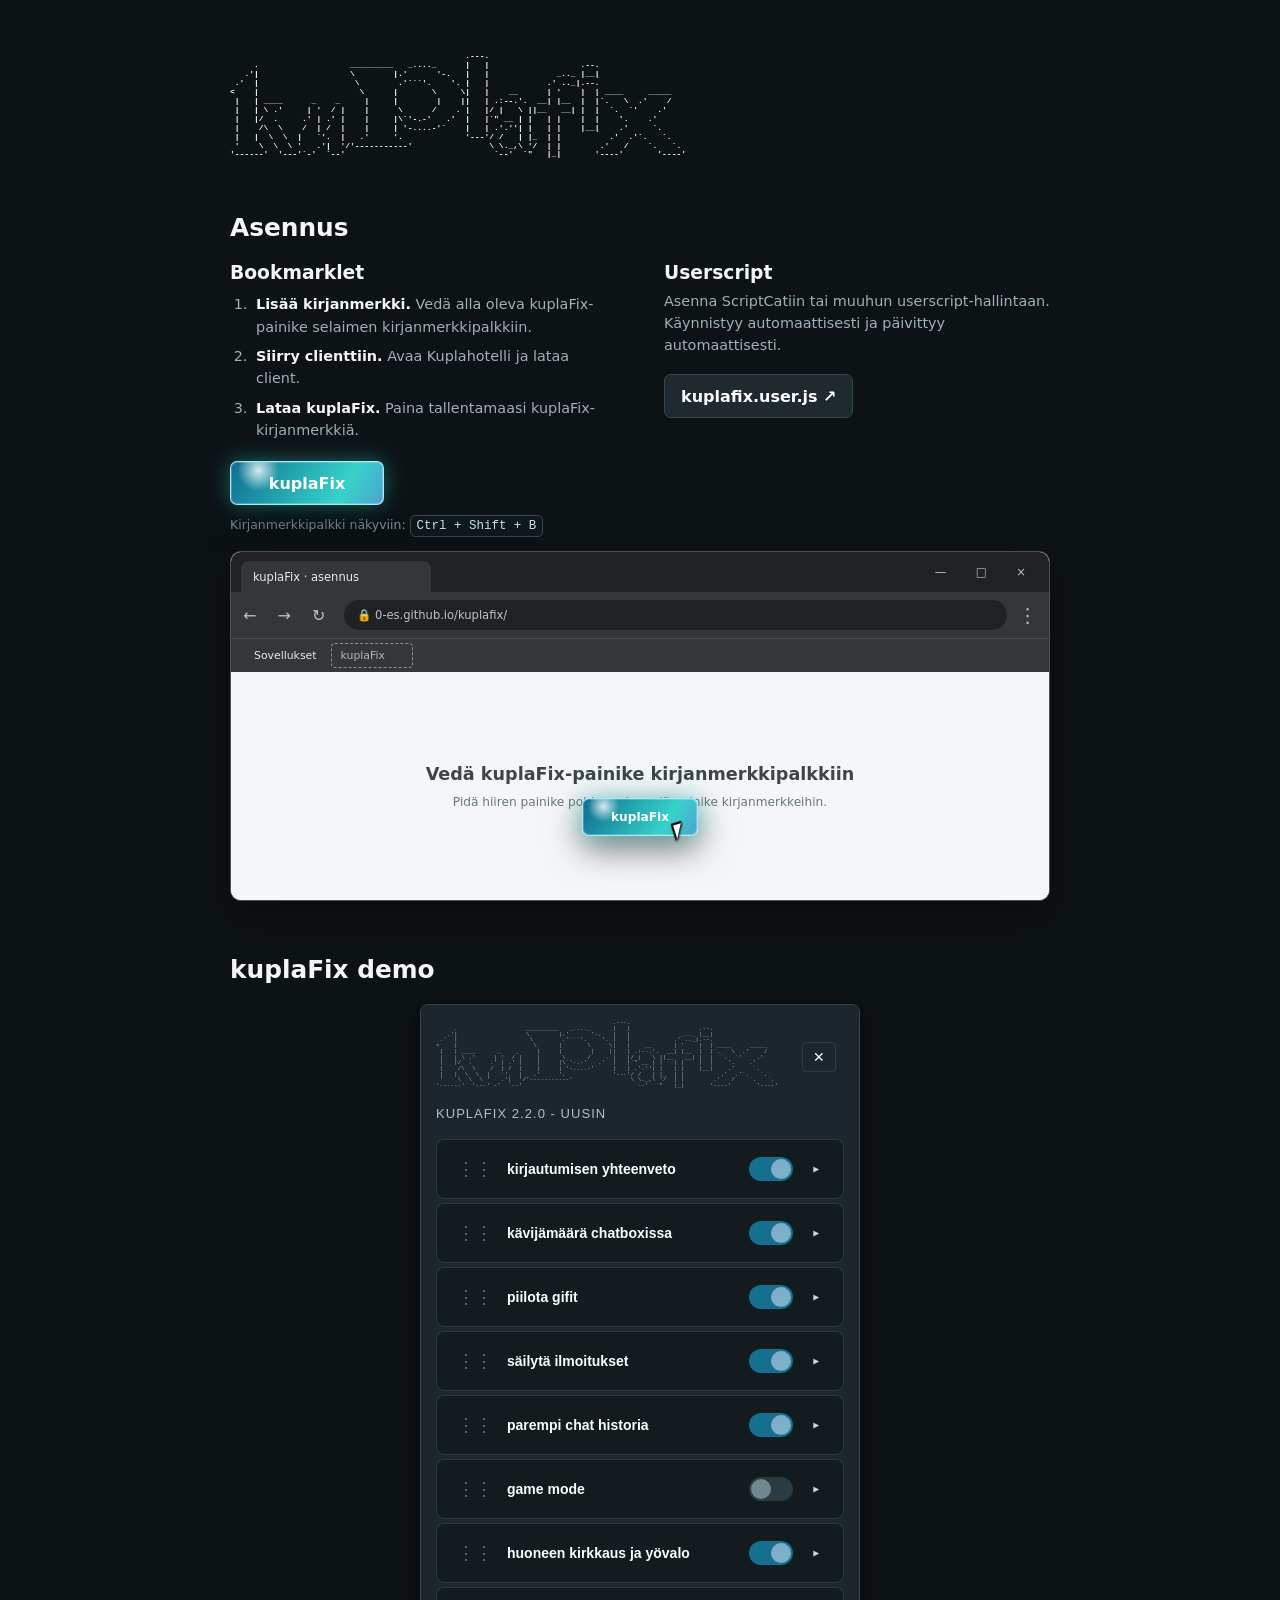
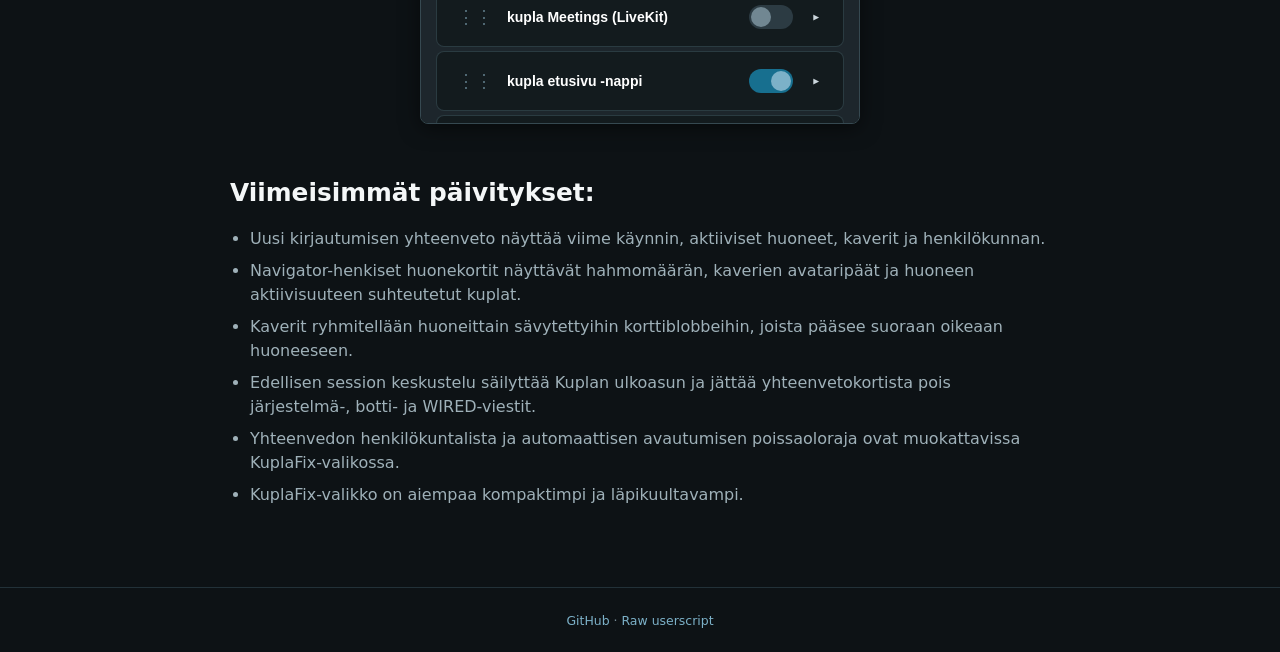
==== commit 4a72fc7f: "Release kuplaFix 2.2.0 welcome summary" ====
--- a/index.html
+++ b/index.html
@@ -194,7 +194,7 @@
   <aside class="feature-rail" aria-hidden="true">
     <div class="feature-rail-track">
       <ul class="feature-rail-list">
-        <li>viestihistoria joka ei katoa</li><li>palaa vanhoihin viesteihin</li><li>chat-historia suodattimet</li><li>kävijämäärä aina näkyvissä</li><li>ilmoitukset omilla ehdoillasi</li><li>tärkeät ilmoitukset pysyvät näkyvissä</li><li>clientin kirkkauden säädin</li><li>yövalo overlay huoneisiin</li><li>hahmon ohjaus WASD-näppäimillä</li><li>ääniviestit</li><li>puhekanavat clientin sisällä</li><li>näytönjako ilman erillistä sovellusta</li><li>selaa etusivua poistumatta clientistä</li><li>vie chat ponnahdusikkunaan</li><li>tilastot suoraan clientissä</li><li>automaattinen lotto</li><li>vähemmän lagia clientissä</li><li>clientin lukitut asetukset muokattaviksi</li><li>luo ja jaa makroja</li><li>toistuvat toiminnot automaattisiksi</li><li>rajattomasti omia automaatioita</li><li>kaikki ominaisuudet säädettävissä</li><li>omat asetukset</li><li>enemmän Kuplaa suoraan clientissä</li>
+        <li>kirjautumisen yhteenveto</li><li>näe aktiiviset huoneet heti</li><li>löydä kaverit huoneistaan</li><li>jatka edellisen session keskustelusta</li><li>näe paikalla oleva henkilökunta</li><li>viestihistoria joka ei katoa</li><li>palaa vanhoihin viesteihin</li><li>chat-historia suodattimet</li><li>kävijämäärä aina näkyvissä</li><li>ilmoitukset omilla ehdoillasi</li><li>tärkeät ilmoitukset pysyvät näkyvissä</li><li>clientin kirkkauden säädin</li><li>yövalo overlay huoneisiin</li><li>hahmon ohjaus WASD-näppäimillä</li><li>ääniviestit</li><li>puhekanavat clientin sisällä</li><li>näytönjako ilman erillistä sovellusta</li><li>selaa etusivua poistumatta clientistä</li><li>vie chat ponnahdusikkunaan</li><li>tilastot suoraan clientissä</li><li>automaattinen lotto</li><li>vähemmän lagia clientissä</li><li>clientin lukitut asetukset muokattaviksi</li><li>luo ja jaa makroja</li><li>toistuvat toiminnot automaattisiksi</li><li>rajattomasti omia automaatioita</li><li>kaikki ominaisuudet säädettävissä</li><li>omat asetukset</li><li>enemmän Kuplaa suoraan clientissä</li>
       </ul>
     </div>
   </aside>
@@ -221,7 +221,7 @@
             <li><strong>Siirry clienttiin.</strong> Avaa Kuplahotelli ja lataa client.</li>
             <li><strong>Lataa kuplaFix.</strong> Paina tallentamaasi kuplaFix-kirjanmerkkiä.</li>
           </ol>
-          <a id="kuplafix-bookmarklet" class="button button-primary bookmarklet" href="javascript:(()=>{if(!/(^|\.)kuplahotelli\.com$/i.test(location.hostname)){alert('Avaa ensin Kuplahotelli ja peliclientti.');return;}if(window.__KUPLAFIX_LOADING__||window.__kuplafix_singleton__){alert('kuplaFix on jo käytössä tai latautumassa tällä sivulla.');return;}window.__KUPLAFIX_LOADING__=true;window.__KUPLAFIX_BOOKMARKLET_BOOT__=true;const s=document.createElement('script');const done=()=>{window.__KUPLAFIX_LOADING__=false;s.remove();};s.src='https://0-es.github.io/kuplafix/kuplafix.user.js';s.onload=done;s.onerror=()=>{window.__KUPLAFIX_LOADING__=false;window.__KUPLAFIX_BOOKMARKLET_BOOT__=undefined;s.remove();alert('kuplaFixin lataaminen epäonnistui. Tarkista verkkoyhteys ja yritä uudelleen.');};document.documentElement.appendChild(s);})();">kuplaFix</a>
+          <a id="kuplafix-bookmarklet" class="button button-primary bookmarklet" href="javascript:(()=>{if(!/(^|\.)kuplahotelli\.com$/i.test(location.hostname)){alert('Avaa ensin Kuplahotelli ja peliclientti.');return;}if(window.__KUPLAFIX_LOADING__||window.__kuplafix_singleton__){alert('kuplaFix on jo käytössä tai latautumassa tällä sivulla.');return;}window.__KUPLAFIX_LOADING__=true;window.__KUPLAFIX_BOOKMARKLET_BOOT__=true;const s=document.createElement('script');const done=()=>{window.__KUPLAFIX_LOADING__=false;s.remove();};s.src='https://0-es.github.io/kuplafix/kuplafix.user.js?v=2.2.0';s.onload=done;s.onerror=()=>{window.__KUPLAFIX_LOADING__=false;window.__KUPLAFIX_BOOKMARKLET_BOOT__=undefined;s.remove();alert('kuplaFixin lataaminen epäonnistui. Tarkista verkkoyhteys ja yritä uudelleen.');};document.documentElement.appendChild(s);})();">kuplaFix</a>
           <div class="install-note">Kirjanmerkkipalkki näkyviin: <code>Ctrl + Shift + B</code></div>
         </article>
         <article class="install-option">
@@ -262,9 +262,30 @@
   </pre>
           <button class="kuplafix-close-btn" id="kuplafix-close-btn" aria-label="Sulje asetukset">✕</button>
         </div>
-        <div class="kuplafix-menu-subtitle">kuplaFix 2.1.6 - uusin</div>
+        <div class="kuplafix-menu-subtitle">kuplaFix 2.2.0 - uusin</div>
 
         <div class="kuplafix-features-list">
+
+        <div class="kuplafix-feature-card collapsed" data-feature="welcome-summary">
+          <div class="kuplafix-feature-header">
+            <div class="kuplafix-drag-handle" title="Raahaa muuttaaksesi järjestystä">⋮⋮</div>
+            <div class="kuplafix-feature-title-row">
+              <div class="kuplafix-feature-title">kirjautumisen yhteenveto</div>
+            </div>
+            <div class="kuplafix-header-controls">
+              <label class="kuplafix-toggle" title="Ota ominaisuus käyttöön tai pois">
+                <input type="checkbox" id="kf-welcome-summary" checked="">
+                <span class="kuplafix-toggle-slider"></span>
+              </label>
+              <button class="kuplafix-minimize-btn" title="Laajenna">▼</button>
+            </div>
+          </div>
+          <div class="kuplafix-feature-content">
+            <div class="kuplafix-feature-description">Näytä sisään tullessa aktiiviset huoneet, kaverit, edellisen session keskustelu ja paikalla oleva henkilökunta.</div>
+            <div class="kuplafix-feature-actions-row"><button class="kuplafix-btn-secondary" id="kuplafix-options-welcome-summary">Asetukset</button><button class="kuplafix-btn-secondary" id="kuplafix-open-welcome-summary">Avaa nyt</button></div>
+            <div class="kuplafix-feature-status">Avautuu määritetyn poissaoloajan jälkeen.</div>
+          </div>
+        </div>
 
         <div class="kuplafix-feature-card collapsed" data-feature="online-count">
           <div class="kuplafix-feature-header">
@@ -755,7 +776,7 @@
 
     <section id="muutokset">
       <h2>Viimeisimmät päivitykset:</h2>
-      <ul class="changes"><li>Game mode: WASD-toiminnon valinta, väliaikainen kytkin ja oma pikanäppäin.</li><li>Korjattu chat-popoutin ulkoasu ja suodattimet.</li><li>Päävalikon asetukset tallentuvat automaattisesti.</li><li>Korjattu makrojen vastaanottoasetuksen tallennus.</li></ul>
+      <ul class="changes"><li>Uusi kirjautumisen yhteenveto näyttää viime käynnin, aktiiviset huoneet, kaverit ja henkilökunnan.</li><li>Navigator-henkiset huonekortit näyttävät hahmomäärän, kaverien avataripäät ja huoneen aktiivisuuteen suhteutetut kuplat.</li><li>Kaverit ryhmitellään huoneittain sävytettyihin korttiblobbeihin, joista pääsee suoraan oikeaan huoneeseen.</li><li>Edellisen session keskustelu säilyttää Kuplan ulkoasun ja jättää yhteenvetokortista pois järjestelmä-, botti- ja WIRED-viestit.</li><li>Yhteenvedon henkilökuntalista ja automaattisen avautumisen poissaoloraja ovat muokattavissa KuplaFix-valikossa.</li><li>KuplaFix-valikko on aiempaa kompaktimpi ja läpikuultavampi.</li></ul>
     </section>
   </main>
 
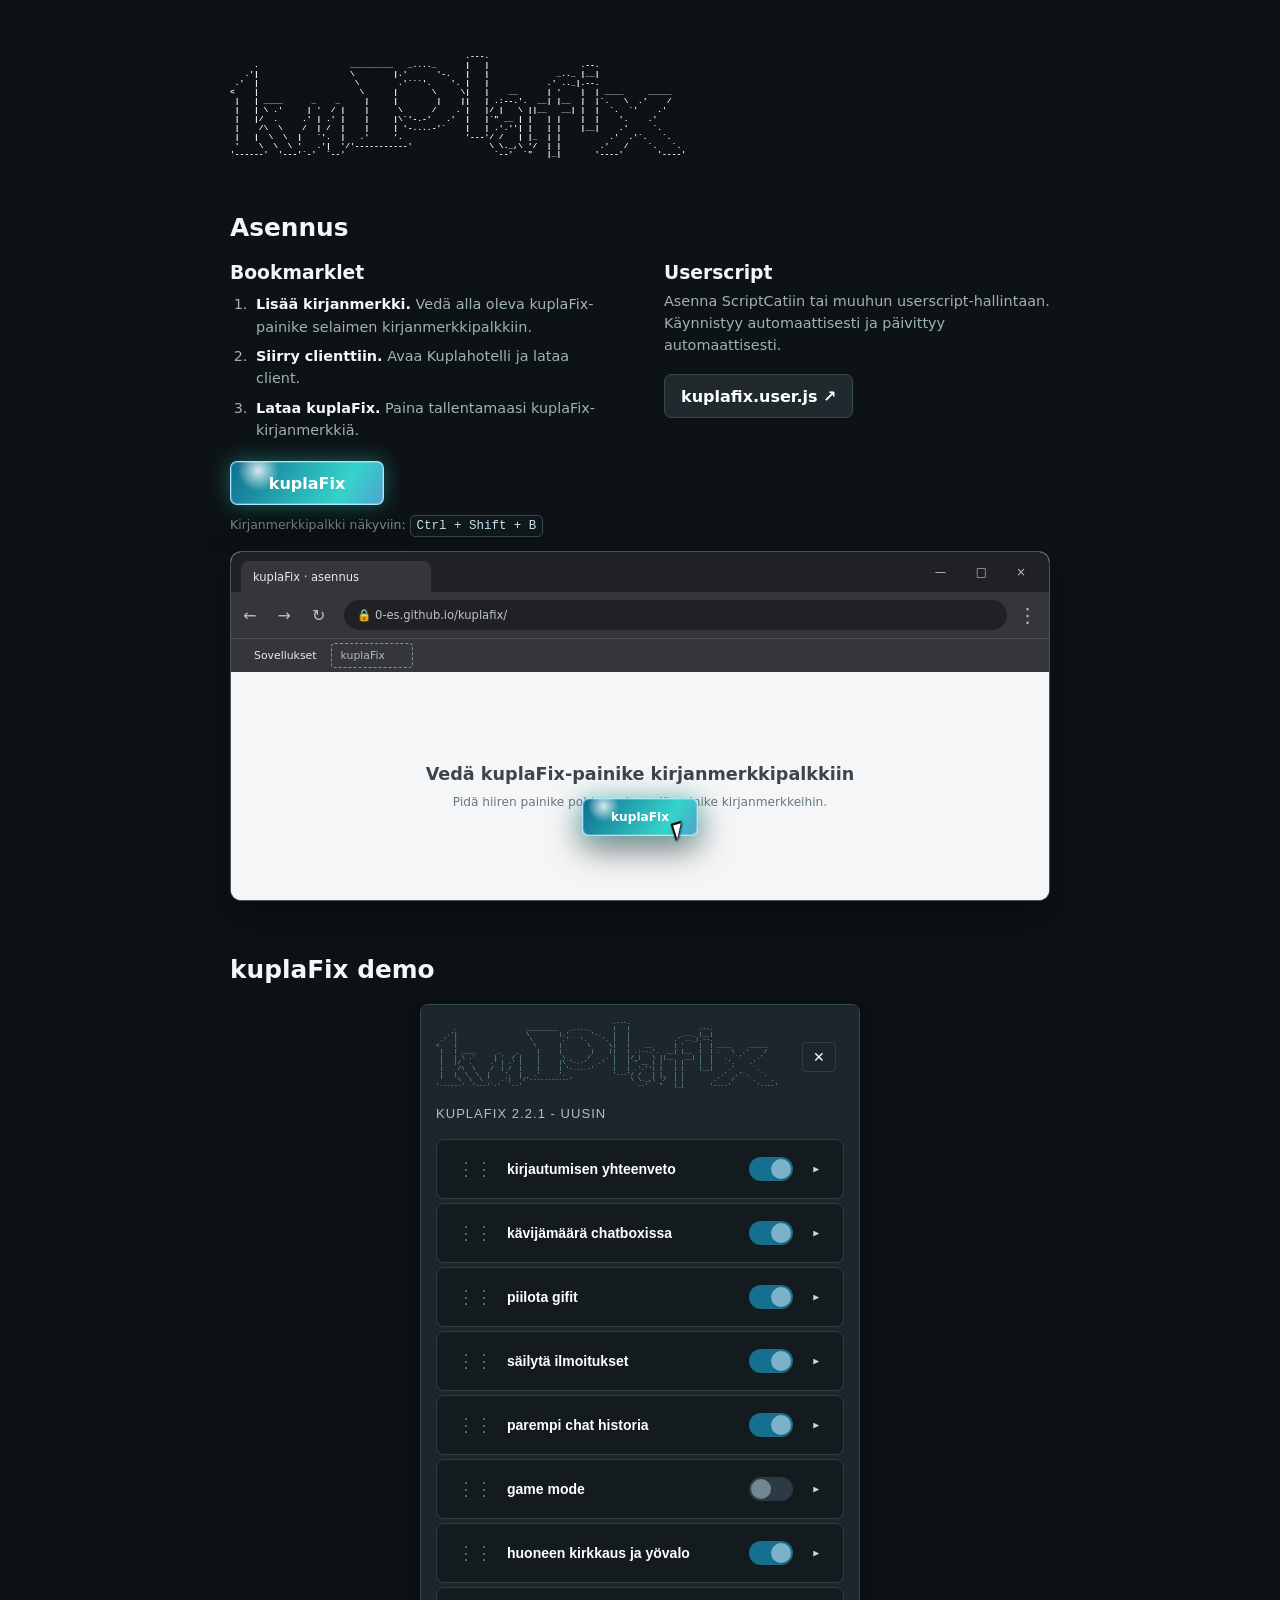
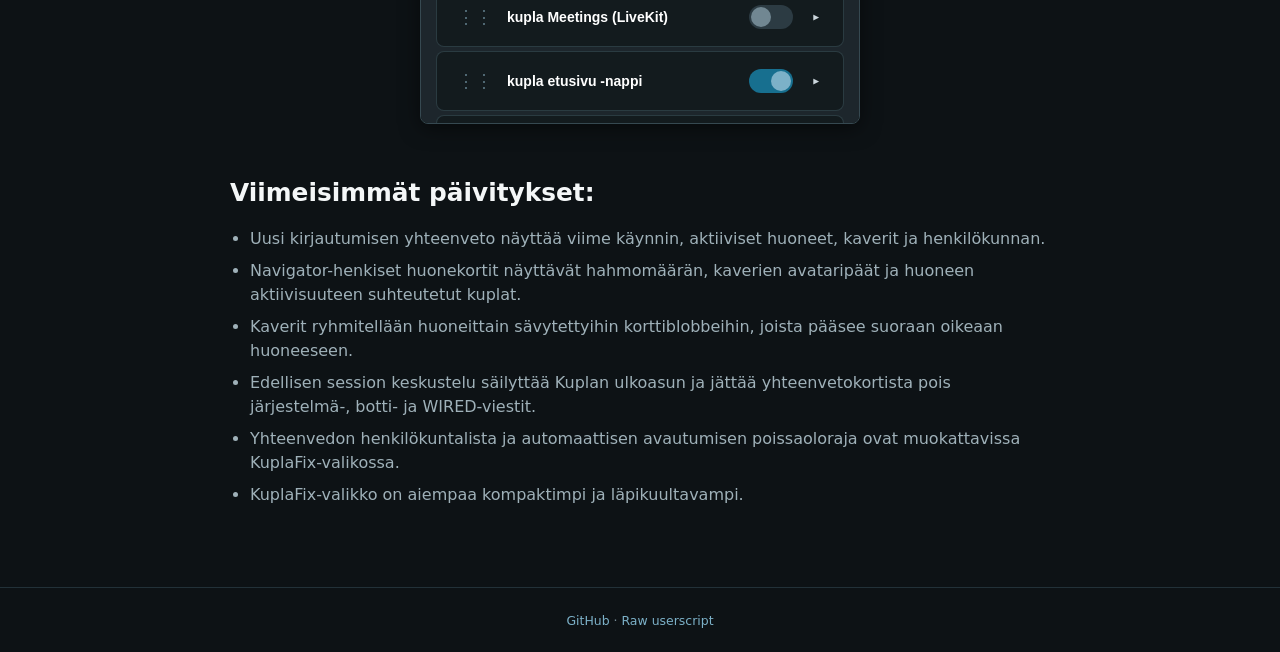
==== commit 658f19db: "Release kuplaFix 2.2.1" ====
--- a/index.html
+++ b/index.html
@@ -221,7 +221,7 @@
             <li><strong>Siirry clienttiin.</strong> Avaa Kuplahotelli ja lataa client.</li>
             <li><strong>Lataa kuplaFix.</strong> Paina tallentamaasi kuplaFix-kirjanmerkkiä.</li>
           </ol>
-          <a id="kuplafix-bookmarklet" class="button button-primary bookmarklet" href="javascript:(()=>{if(!/(^|\.)kuplahotelli\.com$/i.test(location.hostname)){alert('Avaa ensin Kuplahotelli ja peliclientti.');return;}if(window.__KUPLAFIX_LOADING__||window.__kuplafix_singleton__){alert('kuplaFix on jo käytössä tai latautumassa tällä sivulla.');return;}window.__KUPLAFIX_LOADING__=true;window.__KUPLAFIX_BOOKMARKLET_BOOT__=true;const s=document.createElement('script');const done=()=>{window.__KUPLAFIX_LOADING__=false;s.remove();};s.src='https://0-es.github.io/kuplafix/kuplafix.user.js?v=2.2.0';s.onload=done;s.onerror=()=>{window.__KUPLAFIX_LOADING__=false;window.__KUPLAFIX_BOOKMARKLET_BOOT__=undefined;s.remove();alert('kuplaFixin lataaminen epäonnistui. Tarkista verkkoyhteys ja yritä uudelleen.');};document.documentElement.appendChild(s);})();">kuplaFix</a>
+          <a id="kuplafix-bookmarklet" class="button button-primary bookmarklet" href="javascript:(()=>{if(!/(^|\.)kuplahotelli\.com$/i.test(location.hostname)){alert('Avaa ensin Kuplahotelli ja peliclientti.');return;}if(window.__KUPLAFIX_LOADING__||window.__kuplafix_singleton__){alert('kuplaFix on jo käytössä tai latautumassa tällä sivulla.');return;}window.__KUPLAFIX_LOADING__=true;window.__KUPLAFIX_BOOKMARKLET_BOOT__=true;const s=document.createElement('script');const done=()=>{window.__KUPLAFIX_LOADING__=false;s.remove();};s.src='https://0-es.github.io/kuplafix/kuplafix.user.js?v=2.2.1';s.onload=done;s.onerror=()=>{window.__KUPLAFIX_LOADING__=false;window.__KUPLAFIX_BOOKMARKLET_BOOT__=undefined;s.remove();alert('kuplaFixin lataaminen epäonnistui. Tarkista verkkoyhteys ja yritä uudelleen.');};document.documentElement.appendChild(s);})();">kuplaFix</a>
           <div class="install-note">Kirjanmerkkipalkki näkyviin: <code>Ctrl + Shift + B</code></div>
         </article>
         <article class="install-option">
@@ -262,7 +262,7 @@
   </pre>
           <button class="kuplafix-close-btn" id="kuplafix-close-btn" aria-label="Sulje asetukset">✕</button>
         </div>
-        <div class="kuplafix-menu-subtitle">kuplaFix 2.2.0 - uusin</div>
+        <div class="kuplafix-menu-subtitle">kuplaFix 2.2.1 - uusin</div>
 
         <div class="kuplafix-features-list">
 
@@ -351,15 +351,23 @@
               <form class="kuplafix-options-form" id="kuplafix-form-gif-blocker">
                 <div style="margin-bottom: 8px;">
                   <label class="kuplafix-options-label">Estotapa:</label>
-                  <select id="kuplafix-gif-mode" class="kuplafix-select">
-                    <option value="spoiler">Spoiler (näytä klikkaamalla)</option>
-                    <option value="block">Poista koko viesti</option>
+                  <select id="kuplafix-gif-mode-select" class="kuplafix-select">
+                    <option value="spoiler" selected="">Spoiler (näytä klikkaamalla)</option>
+                    <option value="allow-selected">Salli vain valituilta</option>
+                    <option value="block-all">Estä kaikki GIF-viestit</option>
                   </select>
                 </div>
-                <!-- ...existing code... -->
+                <div id="kuplafix-gif-allow-section">
+                  <label for="kuplafix-gif-username-input" class="kuplafix-options-label">Sallittu käyttäjä</label>
+                  <div class="kuplafix-options-row">
+                    <input type="text" id="kuplafix-gif-username-input" class="kuplafix-options-input" placeholder="Käyttäjänimi">
+                    <button type="submit" class="kuplafix-btn">Lisää</button>
+                  </div>
+                  <div id="kuplafix-gif-whitelist-list" class="kuplafix-whitelist-list"></div>
+                </div>
               </form>
             </div>
-            <!-- ...existing code... -->
+            <div class="kuplafix-feature-status" data-role="gif-status">Sallitut: Ei ketään</div>
 
             </div>
           </div>
@@ -757,7 +765,7 @@
             </div>
           </div>
           <div class="kuplafix-feature-content">
-            <div class="kuplafix-feature-description">työkaluja pakettien lähettämiseen ja tutkimiseen.</div>
+            <div class="kuplafix-feature-description">lähetä, tutki, estä ja muokkaa sisään- tai ulosmeneviä paketteja otsakkeen perusteella.</div>
 
             <div class="kuplafix-feature-body">
 
